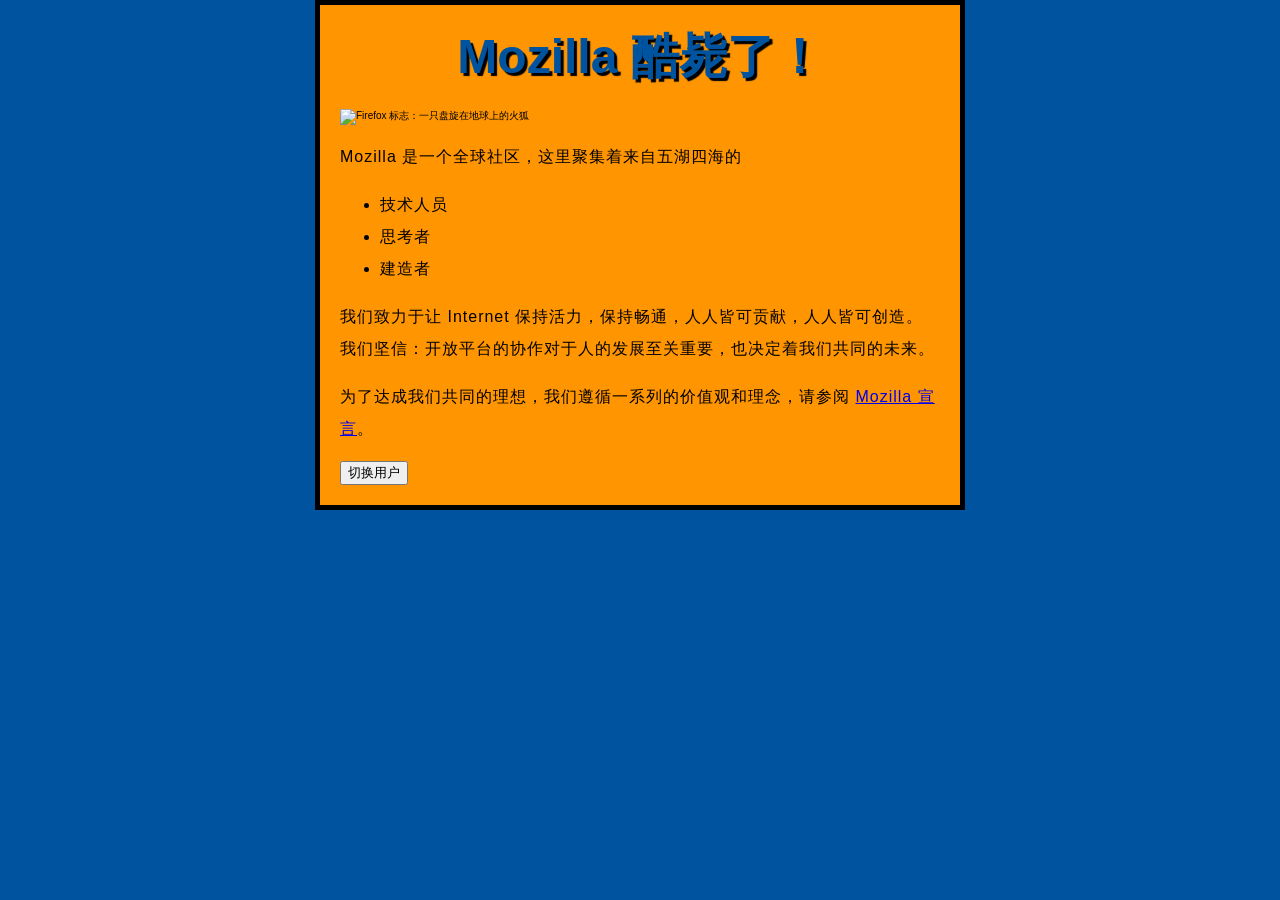
==== index.html @ 43d2c922 "Add files via upload" ====
<!DOCTYPE html>
<html>
  <head>
    <meta charset="utf-8">
    <title>测试页面</title>
    <link href="styles/style.css" rel="stylesheet" type="text/css">
    
  </head>
  <body>
    <h1>Mozilla 酷毙了！</h1>
    <img src="images/firefox-icon.png" alt="Firefox 标志：一只盘旋在地球上的火狐">

    <p>Mozilla 是一个全球社区，这里聚集着来自五湖四海的</p>

    <ul>
      <li>技术人员</li>
      <li>思考者</li>
      <li>建造者</li>
    </ul>

    <p>我们致力于让 Internet 保持活力，保持畅通，人人皆可贡献，人人皆可创造。我们坚信：开放平台的协作对于人的发展至关重要，也决定着我们共同的未来。</p>

    <p>为了达成我们共同的理想，我们遵循一系列的价值观和理念，请参阅 <a href="https://www.mozilla.org/zh-CN/about/manifesto/">Mozilla 宣言</a>。</p>
    <button>切换用户</button>
    <script src="script/main.js"></script>
  </body>
</html>
---- styles/style.css ----
html {
  font-size: 10px;
  font-family: '微软雅黑', sans-serif;
  background-color: #00539F;
}

body {
  width: 600px;
  margin: 0 auto;
  background-color: #FF9500;
  padding: 0 20px 20px 20px;
  border: 5px solid black;
}

h1 {
  font-size: 48px;
  text-align: center;
  margin: 0;
  padding: 20px 0;
  color: #00539F;
  text-shadow: 3px 3px 1px black;
}

p, li {
  font-size: 16px;
  line-height: 2;
  letter-spacing: 1px;
}

img {
  display: block;
  margin: 0 auto;
}
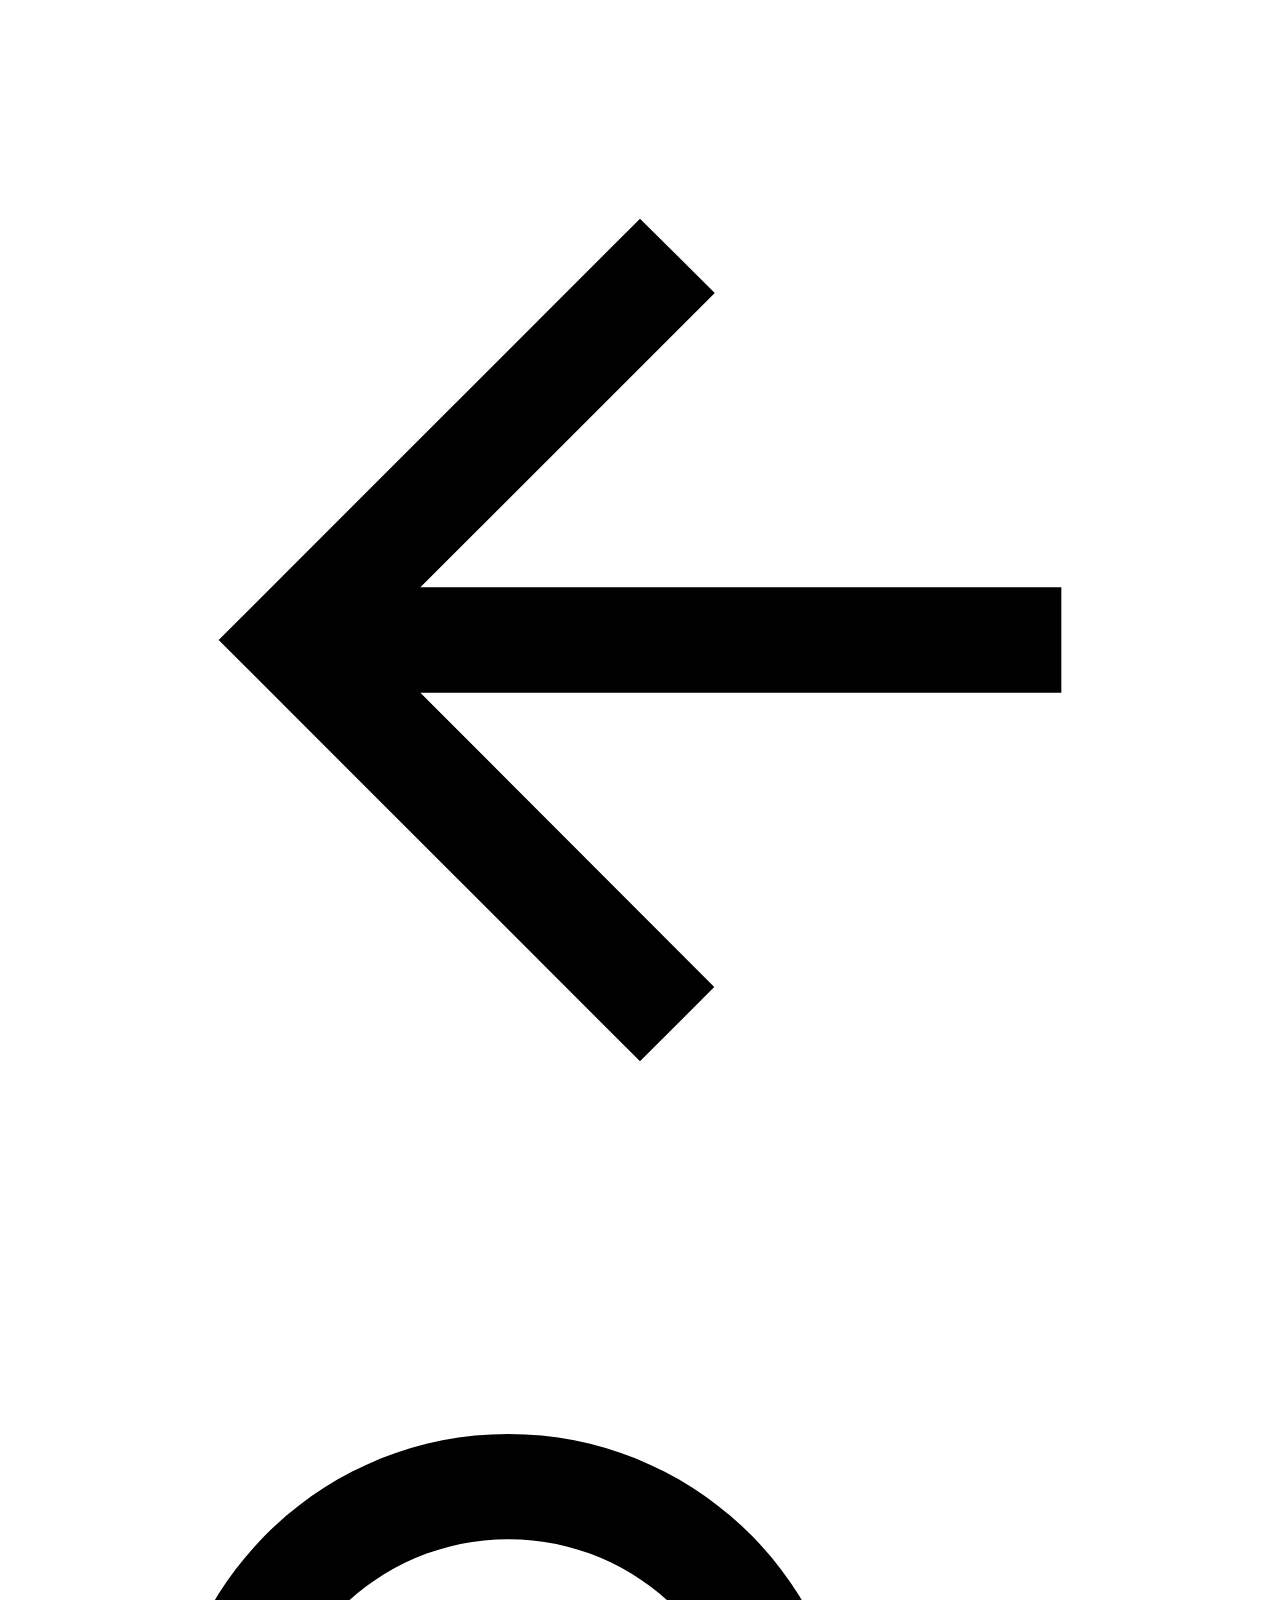
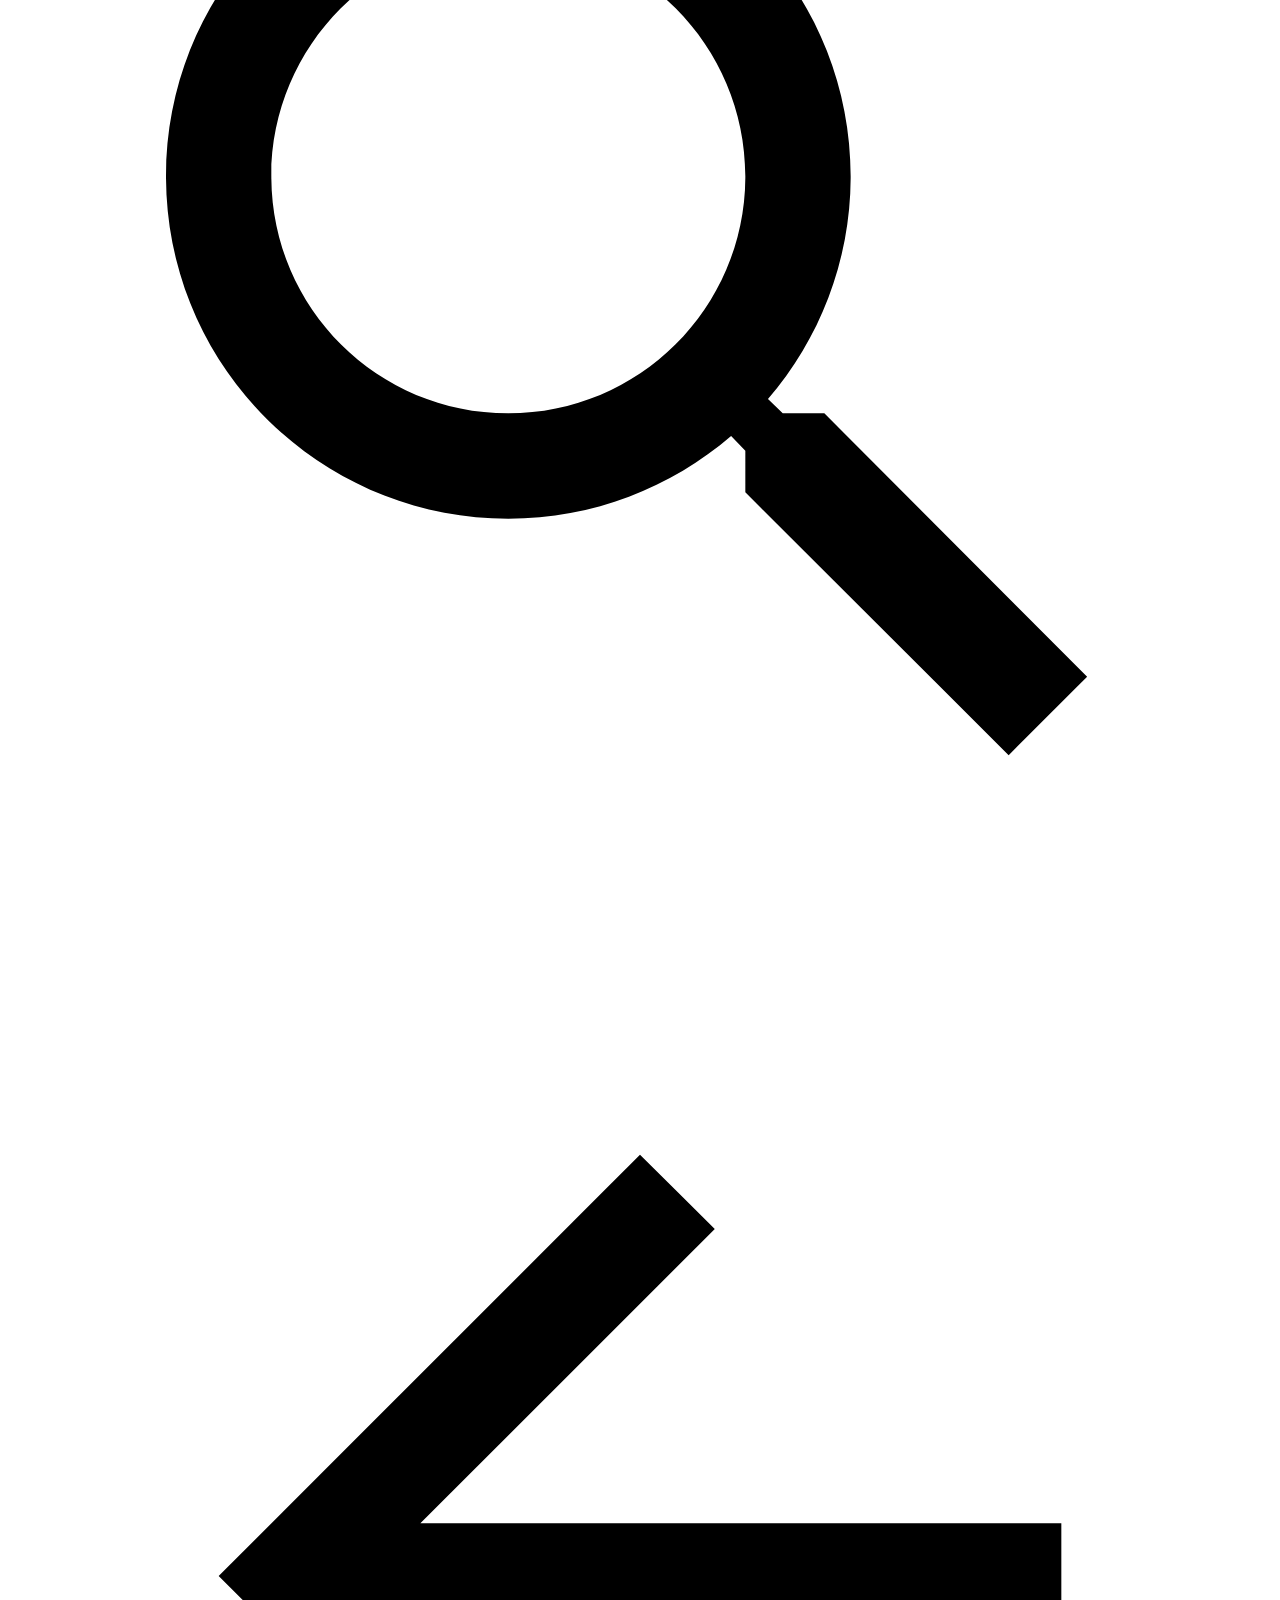
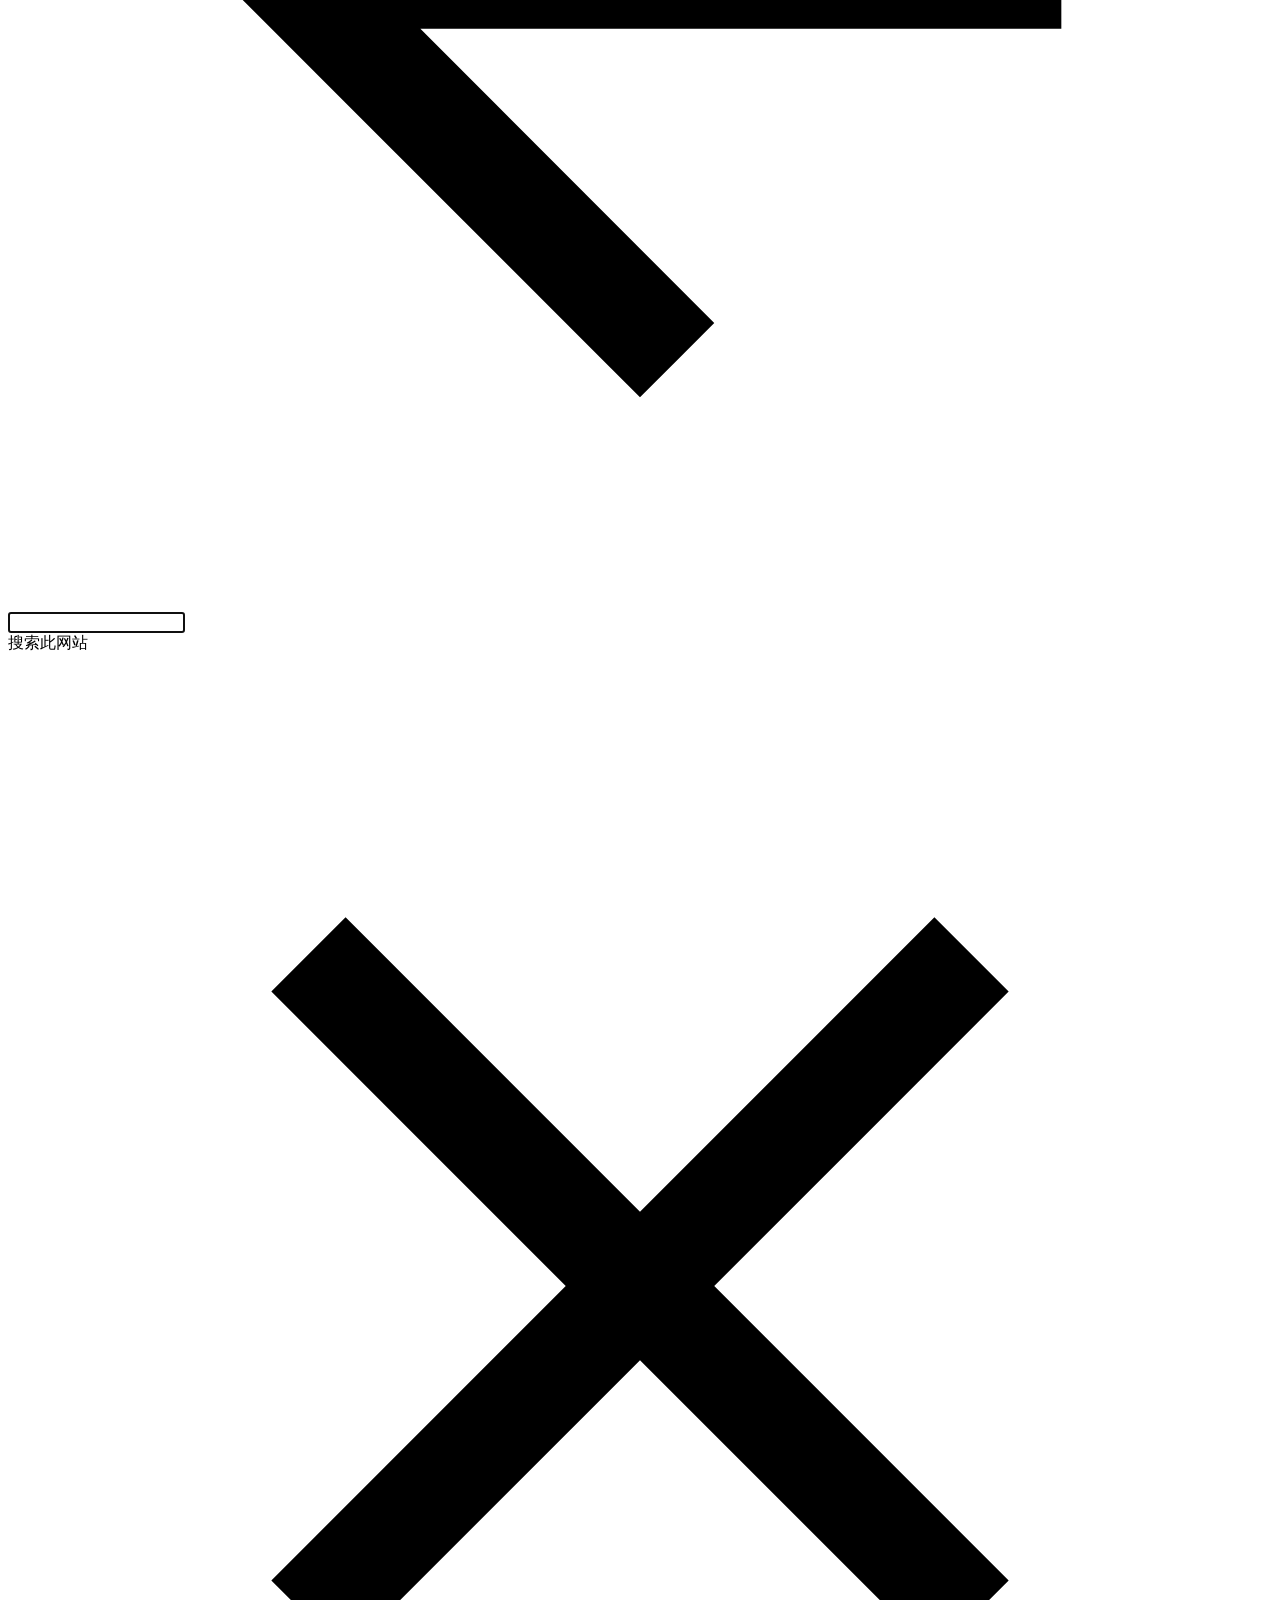
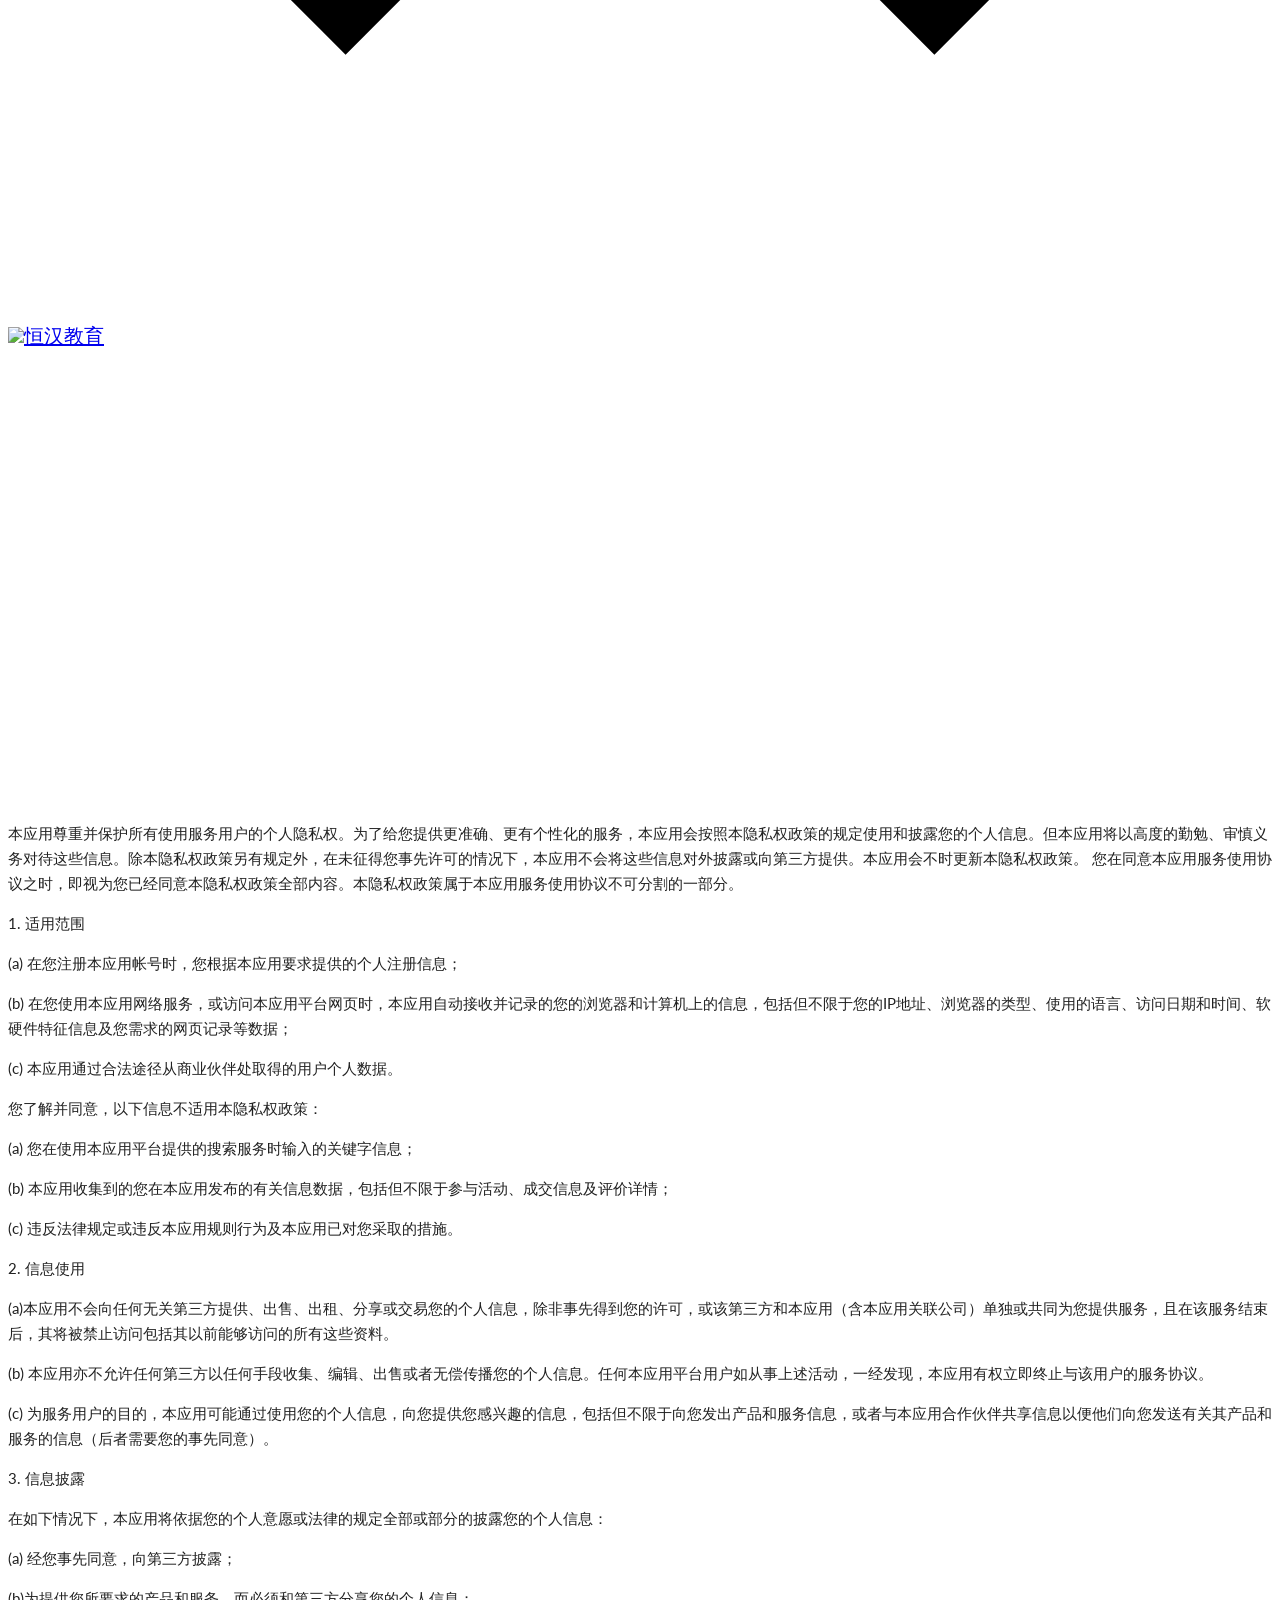
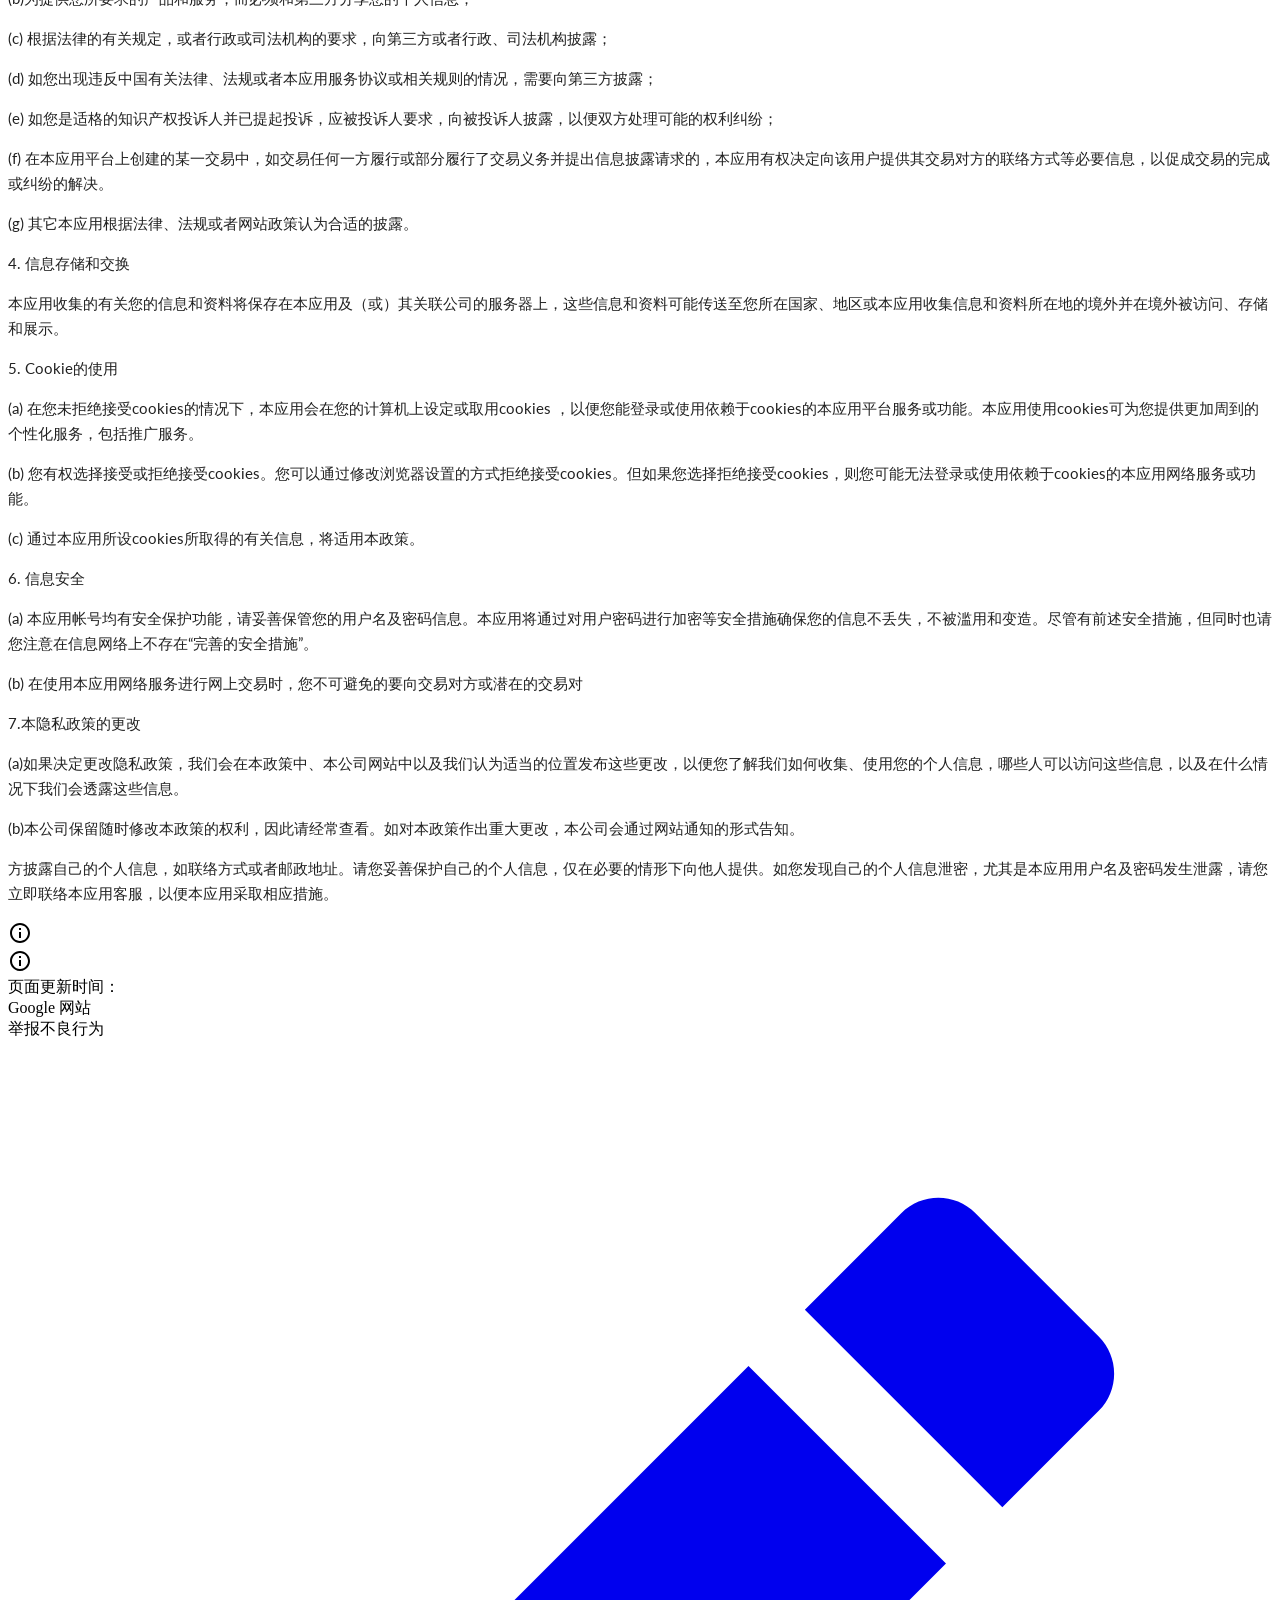
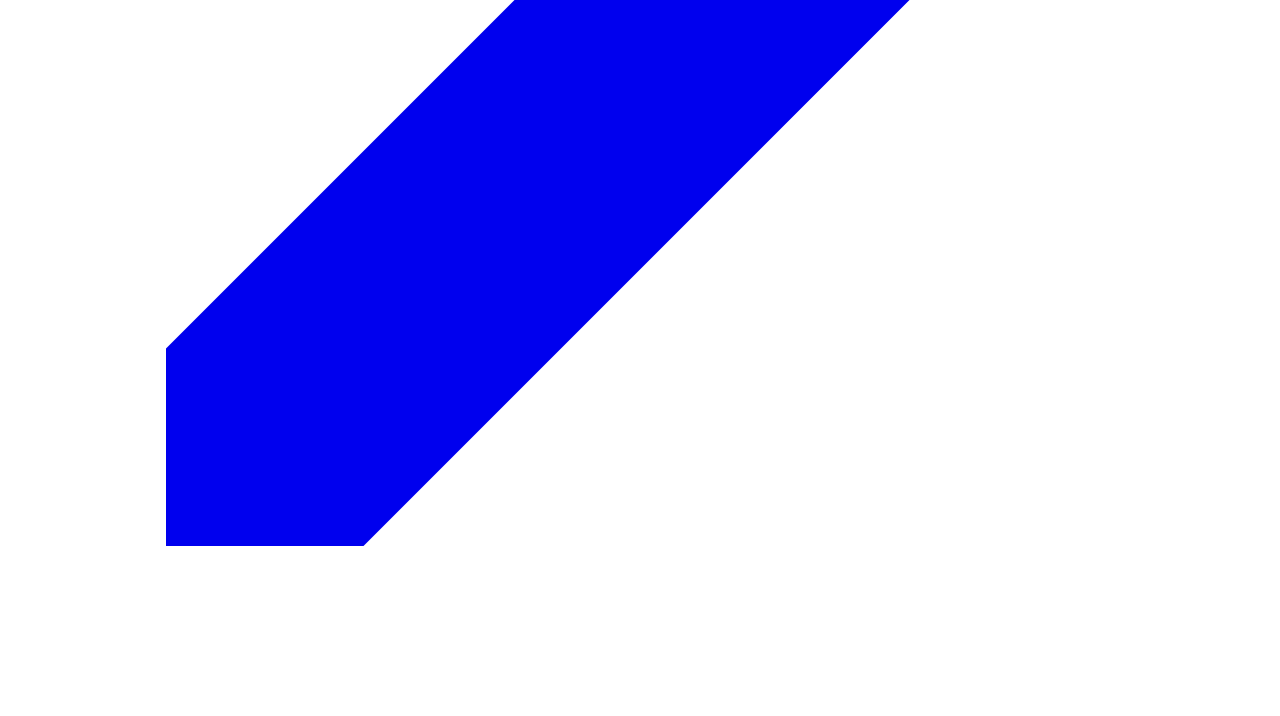
==== commit e16c540a: "Rename yinsi.html to index.html" ====
--- a/index.html
+++ b/index.html
@@ -1,27 +1,39 @@
-<!DOCTYPE html>
-<html>
-  <head>
-    <meta charset="utf-8">
-    <title>测试页面</title>
-    <link href="styles/style.css" rel="stylesheet" type="text/css">
+
+<!DOCTYPE html><html lang="zh-CN" itemscope itemtype="http://schema.org/WebPage"><head><script type="text/javascript" nonce="LXA4Yg3fEjt1Zc9QSKa16g">var DOCS_timing={}; DOCS_timing['sl']=new Date().getTime();</script><script nonce="LXA4Yg3fEjt1Zc9QSKa16g">function _DumpException(e) {throw e;}</script><script nonce="LXA4Yg3fEjt1Zc9QSKa16g">_docs_flag_initialData={"atari-eiitev":false,"docs-sup":"","docs-eea":false,"docs-ecci":false,"docs-idfmp":false,"docs-esi":false,"ilcm":{"eui":"AHKXmL0804wJLZPnzksQFpUwiq_WeC1ZgbLIRxZ1CFrBtH8WOz1seTZa5f2rsBx8BZwgBK6dllxq","je":1,"sstu":1586936000669000,"si":"CMDN56T16egCFZQgTwod0E4Ieg","gsc":null,"ei":[14100946,5709185,5704621,14100170,14101010,14101384,5706836,5706601,14100031,14101058,14100049,14101226,5709872,14100877,14100810,5703022,14101026,5708766,14101074,14101246,5707711,14100064,5710359,14100894,14101218,14101258,14101090,5708878,14100043,14100914,14101234,5710768,5708061,5709817,5710808,14101254,5708950,5700016,5709137,14100246,5705837,5707413,5703839,14100834,5706832,14100854],"crc":0,"cvi":[]},"docs-ccdil":false,"docs-eil":true,"docs-eoi":false,"info_params":{"token":"AHL0AtLN5d7Fs9K4HSKz68EjxhOHbsDJdA:1586936000584"},"docs-enpf":false,"docs-jern":"view"}; _docs_flag_cek= null ;</script><meta charset="UTF-8"><meta name="viewport" content="width=device-width, initial-scale=1, maximum-scale=1.0, user-scalable=no"/><meta http-equiv="X-UA-Compatible" content="IE=edge"/><meta name="referrer" content="origin-when-cross-origin"><link rel="icon" href="https://ssl.gstatic.com/atari/images/favicon_2.ico"/><meta property="og:type" content="website"/><meta property="og:title" content="恒汉教育"/><meta itemprop="url" property="og:url" content=""/><meta itemprop="thumbnailUrl" content="https://ssl.gstatic.com/atari/images/atari-logo.png"/><meta itemprop="image" content="https://ssl.gstatic.com/atari/images/atari-logo.png"/><link href="https://fonts.googleapis.com/css?family=Lato%3A300%2C300italic%2C400%2C400italic%2C700%2C700italic&display=swap" rel="stylesheet" type="text/css"/><link href="https://fonts.googleapis.com/css?family=Google+Sans:400,500|Roboto:300,400,500,700|Source+Code+Pro:400,700&display=swap" rel="stylesheet" type="text/css"><link rel="stylesheet" href="https://www.gstatic.com/_/atari/_/ss/k=atari.vw.avd8S8WmSWM.L.W.O/d=1/ct=zgms/rs=AGEqA5myCpFziLImIelaq4UCQ61q0wot1g"/><title itemprop="name">恒汉教育</title><style jsname="ptDGoc" nonce="LXA4Yg3fEjt1Zc9QSKa16g">.gk8rDe .zfr3Q{color: rgba(0,0,0,1);}.M63kCb{background-color: rgba(255,255,255,1);}.OUGEr{color: rgba(33,33,33,1);}.duRjpb .OUGEr{color: rgba(34,110,147,1);}.JYVBee .OUGEr{color: rgba(34,110,147,1);}.OmQG5e .OUGEr{color: rgba(33,33,33,1);}.iwQgFb{background-color: rgba(0,0,0,0.150000006);}.ySLm4c{font-family: Lato, sans-serif;}.CbiMKe{background-color: rgba(30,108,147,1);}.qeLZfd .zfr3Q{color: rgba(33,33,33,1);}.qeLZfd .qnVSj{color: rgba(33,33,33,1);}.qeLZfd .duRjpb{color: rgba(34,110,147,1);}.qeLZfd .qLrapd{color: rgba(34,110,147,1);}.qeLZfd .JYVBee{color: rgba(34,110,147,1);}.qeLZfd .aHM7ed{color: rgba(34,110,147,1);}.qeLZfd .OmQG5e{color: rgba(33,33,33,1);}.qeLZfd .NHD4Gf{color: rgba(33,33,33,1);}.qeLZfd .aw5Odc{color: rgba(0,101,128,1);}.qeLZfd .dhtgD:hover{color: rgba(0,0,0,1);}.qeLZfd .dhtgD:visited{color: rgba(0,101,128,1);}.qeLZfd .iwQgFb{background-color: rgba(0,0,0,0.150000006);}.qeLZfd .OUGEr{color: rgba(33,33,33,1);}.qeLZfd .duRjpb .OUGEr{color: rgba(34,110,147,1);}.qeLZfd .JYVBee .OUGEr{color: rgba(34,110,147,1);}.qeLZfd .OmQG5e .OUGEr{color: rgba(33,33,33,1);}.qeLZfd:before{background-color: rgba(242,242,242,1); display: block;}.lQAHbd .zfr3Q{color: rgba(255,255,255,1);}.lQAHbd .qnVSj{color: rgba(255,255,255,1);}.lQAHbd .duRjpb{color: rgba(255,255,255,1);}.lQAHbd .qLrapd{color: rgba(255,255,255,1);}.lQAHbd .JYVBee{color: rgba(255,255,255,1);}.lQAHbd .aHM7ed{color: rgba(255,255,255,1);}.lQAHbd .OmQG5e{color: rgba(255,255,255,1);}.lQAHbd .NHD4Gf{color: rgba(255,255,255,1);}.lQAHbd .aw5Odc{color: rgba(255,255,255,1);}.lQAHbd .dhtgD:hover{color: rgba(255,255,255,1);}.lQAHbd .dhtgD:visited{color: rgba(255,255,255,1);}.lQAHbd .iwQgFb{background-color: rgba(255,255,255,0.150000006);}.lQAHbd .OUGEr{color: rgba(255,255,255,1);}.lQAHbd .duRjpb .OUGEr{color: rgba(255,255,255,1);}.lQAHbd .JYVBee .OUGEr{color: rgba(255,255,255,1);}.lQAHbd .OmQG5e .OUGEr{color: rgba(255,255,255,1);}.lQAHbd .CbiMKe{background-color: rgba(255,255,255,1);}.lQAHbd:before{background-color: rgba(30,108,147,1); display: block;}.cJgDec .zfr3Q{color: rgba(255,255,255,1);}.cJgDec .zfr3Q .OUGEr{color: rgba(255,255,255,1);}.cJgDec .qnVSj{color: rgba(255,255,255,1);}.cJgDec .qLrapd{color: rgba(255,255,255,1);}.cJgDec .aHM7ed{color: rgba(255,255,255,1);}.cJgDec .NHD4Gf{color: rgba(255,255,255,1);}.cJgDec .IFuOkc:before{background-color: rgba(33,33,33,1); opacity: 0; display: block;}.O13XJf{height: 340px; padding-bottom: 60px; padding-top: 60px;}.O13XJf .IFuOkc{background-color: rgba(34,110,147,1); background-image: url(https://ssl.gstatic.com/atari/images/simple-header-blended-small.png);}.O13XJf .IFuOkc:before{background-color: rgba(33,33,33,1); opacity: 0.4; display: block;}.O13XJf .zfr3Q{color: rgba(255,255,255,1);}.O13XJf .qnVSj{color: rgba(255,255,255,1);}.O13XJf .duRjpb{color: rgba(255,255,255,1);}.O13XJf .qLrapd{color: rgba(255,255,255,1);}.O13XJf .JYVBee{color: rgba(255,255,255,1);}.O13XJf .aHM7ed{color: rgba(255,255,255,1);}.O13XJf .OmQG5e{color: rgba(255,255,255,1);}.O13XJf .NHD4Gf{color: rgba(255,255,255,1);}.tpmmCb .zfr3Q{color: rgba(33,33,33,1);}.tpmmCb .zfr3Q .OUGEr{color: rgba(33,33,33,1);}.tpmmCb .qnVSj{color: rgba(33,33,33,1);}.tpmmCb .qLrapd{color: rgba(33,33,33,1);}.tpmmCb .aHM7ed{color: rgba(33,33,33,1);}.tpmmCb .NHD4Gf{color: rgba(33,33,33,1);}.tpmmCb .IFuOkc:before{background-color: rgba(255,255,255,1); display: block;}.tpmmCb .Wew9ke{fill: rgba(33,33,33,1);}.aw5Odc{color: rgba(0,101,128,1);}.dhtgD:hover{color: rgba(0,122,147,1);}.dhtgD:active{color: rgba(0,122,147,1);}.dhtgD:visited{color: rgba(0,101,128,1);}.Hnbbrb{color: rgba(178,178,178,1); font-family: Lato, sans-serif; font-size: 17px; font-weight: 300; padding-bottom: 40px; padding-top: 17px;}.Zjiec{color: rgba(255,255,255,1); font-family: Lato, sans-serif; font-size: 26px; font-weight: 300; letter-spacing: 1px; line-height: 1.3; padding-bottom: 62.5px; padding-left: 48px; padding-right: 36px; padding-top: 11.5px;}.XMyrgf{margin-top: 0px; margin-left: 48px; margin-bottom: 24px; margin-right: 24px;}.TlfmSc{color: rgba(255,255,255,1); font-family: Lato, sans-serif; font-size: 20px; font-weight: 300; line-height: 1.333;}.Mz8gvb{color: rgba(255,255,255,1);}.zDUgLc{background-color: rgba(33,33,33,1);}.QTKDff.chg4Jd:focus{background-color: rgba(255,255,255,0.1199999973);}.YTv4We{color: rgba(178,178,178,1);}.YTv4We:hover:before{background-color: rgba(255,255,255,0.1199999973); display: block;}.YTv4We.chg4Jd:focus:before{border-color: rgba(255,255,255,0.3600000143); display: block;}.eWDljc{background-color: rgba(33,33,33,1);}.eWDljc .hDrhEe{padding-left: 8px;}.ZXW7w{color: rgba(255,255,255,1); opacity: 0.26;}.PsKE7e{color: rgba(255,255,255,1); font-family: Lato, sans-serif; font-size: 16px; font-weight: 300;}.lhZOrc{color: rgba(73,170,212,1);}.hDrhEe:hover{color: rgba(73,170,212,1);}.M9vuGd{color: rgba(73,170,212,1); font-weight: 400;}.jgXgSe:hover{color: rgba(73,170,212,1);}.j10yRb:hover{color: rgba(0,188,212,1);}.j10yRb.chg4Jd:focus:before{border-color: rgba(255,255,255,0.3600000143); display: block;}.iWs3gf{color: rgba(255,255,255,1);}.wgxiMe{background-color: rgba(33,33,33,1);}.fOU46b .TlfmSc{color: rgba(255,255,255,1);}.fOU46b .KJll8d{background-color: rgba(255,255,255,1);}.fOU46b .Mz8gvb{color: rgba(255,255,255,1);}.fOU46b .Mz8gvb.chg4Jd:focus:before{border-color: rgba(255,255,255,1); display: block;}.fOU46b .qV4dIc{color: rgba(255,255,255,0.8700000048);}.fOU46b .jgXgSe:hover{color: rgba(255,255,255,1);}.fOU46b .M9vuGd{color: rgba(255,255,255,1);}.fOU46b .iWs3gf{color: rgba(255,255,255,0.8700000048);}.fOU46b .G8QRnc .Mz8gvb{color: rgba(0,0,0,0.8000000119);}.fOU46b .G8QRnc .Mz8gvb.chg4Jd:focus:before{border-color: rgba(0,0,0,0.8000000119); display: block;}.fOU46b .G8QRnc .ZXW7w{color: rgba(0,0,0,0.8000000119);}.fOU46b .G8QRnc .TlfmSc{color: rgba(0,0,0,0.8000000119);}.fOU46b .G8QRnc .KJll8d{background-color: rgba(0,0,0,0.8000000119);}.fOU46b .G8QRnc .qV4dIc{color: rgba(0,0,0,0.6399999857);}.fOU46b .G8QRnc .jgXgSe:hover{color: rgba(0,0,0,0.8199999928);}.fOU46b .G8QRnc .M9vuGd{color: rgba(0,0,0,0.8199999928);}.fOU46b .G8QRnc .iWs3gf{color: rgba(0,0,0,0.6399999857);}.fOU46b .aCIEDd .qV4dIc{color: rgba(33,33,33,1);}.fOU46b .aCIEDd .TlfmSc{color: rgba(33,33,33,1);}.fOU46b .aCIEDd .KJll8d{background-color: rgba(33,33,33,1);}.fOU46b .aCIEDd .ZXW7w{color: rgba(33,33,33,1);}.fOU46b .aCIEDd .jgXgSe:hover{color: rgba(33,33,33,1); opacity: 0.82;}.fOU46b .aCIEDd .Mz8gvb{color: rgba(33,33,33,1);}.fOU46b .aCIEDd .iWs3gf{color: rgba(33,33,33,1);}.fOU46b .a3ETed .qV4dIc{color: rgba(255,255,255,1);}.fOU46b .a3ETed .TlfmSc{color: rgba(255,255,255,1);}.fOU46b .a3ETed .KJll8d{background-color: rgba(255,255,255,1);}.fOU46b .a3ETed .ZXW7w{color: rgba(255,255,255,1);}.fOU46b .a3ETed .jgXgSe:hover{color: rgba(255,255,255,1); opacity: 0.82;}.fOU46b .a3ETed .Mz8gvb{color: rgba(255,255,255,1);}.fOU46b .a3ETed .iWs3gf{color: rgba(255,255,255,1);}@media only screen and (min-width: 1280px){.XeSM4.b2Iqye.fOU46b .LBrwzc .iWs3gf{color: rgba(255,255,255,0.8700000048);}}@media only screen and (min-width: 1280px){.KuNac.b2Iqye.fOU46b .iWs3gf{color: rgba(0,0,0,0.6399999857);}}.fOU46b .zDUgLc{opacity: 0;}.LBrwzc .ZXW7w{color: rgba(0,0,0,1);}.LBrwzc .KJll8d{background-color: rgba(0,0,0,1);}.GBy4H .ZXW7w{color: rgba(255,255,255,1);}.GBy4H .KJll8d{background-color: rgba(255,255,255,1);}.eBSUbc{background-color: rgba(33,33,33,1); color: rgba(0,188,212,0.6999999881);}.BFDQOb:hover{color: rgba(73,170,212,1);}.ImnMyf{background-color: rgba(255,255,255,1); color: rgba(33,33,33,1);}.Vs12Bd{background-color: rgba(242,242,242,1); color: rgba(33,33,33,1);}.S5d9Rd{background-color: rgba(30,108,147,1); color: rgba(255,255,255,1);}.zfr3Q{color: rgba(33,33,33,1); font-family: Lato, sans-serif; font-size: 15px; font-weight: 400; line-height: 1.6667; margin-top: 12px;}.qnVSj{color: rgba(33,33,33,1);}.duRjpb{color: rgba(34,110,147,1); font-family: Lato, sans-serif; font-size: 45px; font-weight: 300; letter-spacing: 0.5px; line-height: 1.2; margin-top: 30px;}.qLrapd{color: rgba(34,110,147,1);}.JYVBee{color: rgba(34,110,147,1); font-family: Lato, sans-serif; font-size: 25px; font-weight: 400; line-height: 1.4; margin-top: 20px;}.aHM7ed{color: rgba(34,110,147,1);}.OmQG5e{color: rgba(33,33,33,1); font-family: Lato, sans-serif; font-size: 20px; font-style: normal; font-weight: 400; line-height: 1.25; margin-top: 16px;}.NHD4Gf{color: rgba(33,33,33,1);}.LB7kq .duRjpb{font-size: 85px; letter-spacing: 2px; line-height: 1; margin-top: 40px;}.LB7kq .JYVBee{font-size: 34px; font-weight: 300; line-height: 1.1; margin-top: 25px;}@media only screen and (max-width: 479px){.LB7kq .duRjpb{font-size: 54px;}}@media only screen and (min-width: 480px) and (max-width: 767px){.LB7kq .duRjpb{font-size: 71px;}}@media only screen and (max-width: 479px){.LB7kq .JYVBee{font-size: 25px;}}@media only screen and (min-width: 480px) and (max-width: 767px){.LB7kq .JYVBee{font-size: 30px;}}.O13XJf{height: 340px; padding-bottom: 60px; padding-top: 60px;}@media only screen and (min-width: 480px) and (max-width: 767px){.O13XJf{height: 280px; padding-bottom: 40px; padding-top: 40px;}}@media only screen and (max-width: 479px){.O13XJf{height: 250px; padding-bottom: 30px; padding-top: 30px;}}.SBrW1{height: 520px;}@media only screen and (min-width: 480px) and (max-width: 767px){.SBrW1{height: 520px;}}@media only screen and (max-width: 479px){.SBrW1{height: 400px;}}.WVklg{height: 100vh;}.Wew9ke{fill: rgba(255,255,255,1);}.gk8rDe{height: 180px; padding-bottom: 32px; padding-top: 60px;}.gk8rDe .duRjpb{color: rgba(34,110,147,1); font-size: 60px; line-height: 1.1;}.gk8rDe .qLrapd{color: rgba(34,110,147,1);}.gk8rDe .JYVBee{color: rgba(34,110,147,1); font-size: 36px; line-height: 1.35; margin-top: 15px;}.gk8rDe .aHM7ed{color: rgba(34,110,147,1);}@media only screen and (max-width: 479px){.gk8rDe .duRjpb{font-size: 40px;}}@media only screen and (min-width: 480px) and (max-width: 767px){.gk8rDe .duRjpb{font-size: 51px;}}@media only screen and (max-width: 479px){.gk8rDe .JYVBee{font-size: 27px;}}@media only screen and (min-width: 480px) and (max-width: 767px){.gk8rDe .JYVBee{font-size: 32px;}}@media only screen and (min-width: 480px) and (max-width: 767px){.gk8rDe{padding-top: 45px;}}@media only screen and (max-width: 479px){.gk8rDe{padding-bottom: 0px; padding-top: 30px;}}.dhtgD{text-decoration: underline;}.JzO0Vc{background-color: rgba(33,33,33,1); font-family: Lato, sans-serif; width: 250px;}@media only screen and (min-width: 1280px){.JzO0Vc{padding-top: 48.5px;}}.Zjiec{font-family: Lato, sans-serif; font-size: 26px; font-weight: 300; letter-spacing: 1px; line-height: 1.3; padding-bottom: 62.5px; padding-left: 48px; padding-right: 36px; padding-top: 11.5px;}.TlfmSc{font-family: Lato, sans-serif; font-size: 20px; font-weight: 300; line-height: 1.333;}.PsKE7e{font-family: Lato, sans-serif; font-size: 16px;}.IKA38e{line-height: 1.21;}.hDrhEe{padding-bottom: 11.5px; padding-top: 11.5px;}.zDUgLc{opacity: 1;}.QmpIrf{background-color: rgba(30,108,147,1); border-color: rgba(255,255,255,1); color: rgba(255,255,255,1); font-family: Lato, sans-serif; font-size: 15px; line-height: normal;}.xkUom{border-color: rgba(30,108,147,1); color: rgba(30,108,147,1); font-family: Lato, sans-serif; font-size: 15px; line-height: normal;}.xkUom:hover{background-color: rgba(30,108,147,0.1000000015);}.KjwKmc{color: rgba(30,108,147,1); font-family: Lato, sans-serif; font-size: 15px; line-height: normal; line-height: normal;}.KjwKmc:hover{background-color: rgba(30,108,147,0.1000000015);}.lQAHbd .QmpIrf{background-color: rgba(255,255,255,1); border-color: rgba(34,110,147,1); color: rgba(34,110,147,1); font-family: Lato, sans-serif; font-size: 15px; line-height: normal;}.lQAHbd .xkUom{border-color: rgba(242,242,242,1); color: rgba(242,242,242,1); font-family: Lato, sans-serif; font-size: 15px; line-height: normal;}.lQAHbd .xkUom:hover{background-color: rgba(255,255,255,0.1000000015);}.lQAHbd .KjwKmc{color: rgba(242,242,242,1); font-family: Lato, sans-serif; font-size: 15px; line-height: normal;}.lQAHbd .KjwKmc:hover{background-color: rgba(255,255,255,0.1000000015);}.cJgDec .QmpIrf{background-color: rgba(255,255,255,1); border-color: rgba(34,110,147,1); color: rgba(34,110,147,1); font-family: Lato, sans-serif; font-size: 15px; line-height: normal;}.cJgDec .xkUom{border-color: rgba(242,242,242,1); color: rgba(242,242,242,1); font-family: Lato, sans-serif; font-size: 15px; line-height: normal;}.cJgDec .xkUom:hover{background-color: rgba(255,255,255,0.1000000015);}.cJgDec .KjwKmc{color: rgba(242,242,242,1); font-family: Lato, sans-serif; font-size: 15px; line-height: normal;}.cJgDec .KjwKmc:hover{background-color: rgba(255,255,255,0.1000000015);}.tpmmCb .QmpIrf{background-color: rgba(255,255,255,1); border-color: rgba(34,110,147,1); color: rgba(34,110,147,1); font-family: Lato, sans-serif; font-size: 15px; line-height: normal;}.tpmmCb .xkUom{border-color: rgba(30,108,147,1); color: rgba(30,108,147,1); font-family: Lato, sans-serif; font-size: 15px; line-height: normal;}.tpmmCb .xkUom:hover{background-color: rgba(30,108,147,0.1000000015);}.tpmmCb .KjwKmc{color: rgba(30,108,147,1); font-family: Lato, sans-serif; font-size: 15px; line-height: normal;}.tpmmCb .KjwKmc:hover{background-color: rgba(30,108,147,0.1000000015);}.gk8rDe .QmpIrf{background-color: rgba(30,108,147,1); border-color: rgba(255,255,255,1); color: rgba(255,255,255,1); font-family: Lato, sans-serif; font-size: 15px; line-height: normal;}.gk8rDe .xkUom{border-color: rgba(30,108,147,1); color: rgba(30,108,147,1); font-family: Lato, sans-serif; font-size: 15px; line-height: normal;}.gk8rDe .xkUom:hover{background-color: rgba(30,108,147,0.1000000015);}.gk8rDe .KjwKmc{color: rgba(30,108,147,1); font-family: Lato, sans-serif; font-size: 15px; line-height: normal;}.gk8rDe .KjwKmc:hover{background-color: rgba(30,108,147,0.1000000015);}.O13XJf .QmpIrf{background-color: rgba(255,255,255,1); border-color: rgba(34,110,147,1); color: rgba(34,110,147,1); font-family: Lato, sans-serif; font-size: 15px; line-height: normal;}.O13XJf .xkUom{border-color: rgba(242,242,242,1); color: rgba(242,242,242,1); font-family: Lato, sans-serif; font-size: 15px; line-height: normal;}.O13XJf .xkUom:hover{background-color: rgba(255,255,255,0.1000000015);}.O13XJf .KjwKmc{color: rgba(242,242,242,1); font-family: Lato, sans-serif; font-size: 15px; line-height: normal;}.O13XJf .KjwKmc:hover{background-color: rgba(255,255,255,0.1000000015);}.Y4CpGd{font-family: Lato, sans-serif; font-size: 15px;}.CMArNe{background-color: rgba(242,242,242,1);}.LBrwzc .TlfmSc{color: rgba(0,0,0,0.8000000119);}.LBrwzc .Hnbbrb{color: rgba(0,0,0,0.6399999857);}.LBrwzc .YTv4We{color: rgba(0,0,0,0.6399999857);}.LBrwzc .YTv4We.chg4Jd:focus:before{border-color: rgba(0,0,0,0.6399999857); display: block;}.LBrwzc .Mz8gvb{color: rgba(0,0,0,0.6399999857);}.LBrwzc .iWs3gf{color: rgba(0,0,0,0.6399999857);}.LBrwzc .wgxiMe{background-color: rgba(255,255,255,1);}.LBrwzc .qV4dIc{color: rgba(0,0,0,0.6399999857);}.LBrwzc .M9vuGd{color: rgba(0,0,0,0.8000000119);}.LBrwzc .Zjiec{color: rgba(0,0,0,0.8000000119);}.LBrwzc .IKA38e{color: rgba(0,0,0,0.6399999857);}.LBrwzc .lhZOrc.IKA38e{color: rgba(0,0,0,0.8000000119);}.LBrwzc .j10yRb:hover{color: rgba(0,0,0,0.8000000119);}.LBrwzc .eBSUbc{color: rgba(0,0,0,0.8000000119);}.LBrwzc .hDrhEe:hover{color: rgba(0,0,0,0.8000000119);}.LBrwzc .jgXgSe:hover{color: rgba(0,0,0,0.8000000119);}.LBrwzc .M9vuGd:hover{color: rgba(0,0,0,0.8000000119);}.LBrwzc .zDUgLc{border-bottom-color: rgba(204,204,204,1); border-bottom-width: 1px; border-bottom-style: solid;}.fOU46b .LBrwzc .M9vuGd{color: rgba(0,0,0,0.8000000119);}.fOU46b .LBrwzc .jgXgSe:hover{color: rgba(0,0,0,0.8000000119);}.fOU46b .LBrwzc .zDUgLc{opacity: 1; border-bottom-style: none;}.fOU46b .LBrwzc .iWs3gf{color: rgba(0,0,0,0.6399999857);}.fOU46b .GBy4H .M9vuGd{color: rgba(255,255,255,1);}.fOU46b .GBy4H .jgXgSe:hover{color: rgba(255,255,255,1);}.fOU46b .GBy4H .zDUgLc{opacity: 1;}.fOU46b .GBy4H .iWs3gf{color: rgba(255,255,255,0.8700000048);}.XeSM4.G9Qloe.fOU46b .LBrwzc .iWs3gf{color: rgba(0,0,0,0.6399999857);}.GBy4H .lhZOrc.IKA38e{color: rgba(255,255,255,1);}.GBy4H .eBSUbc{color: rgba(255,255,255,0.8700000048);}.GBy4H .hDrhEe:hover{color: rgba(255,255,255,1);}.GBy4H .j10yRb:hover{color: rgba(255,255,255,1);}.GBy4H .YTv4We{color: rgba(255,255,255,1);}.GBy4H .YTv4We.chg4Jd:focus:before{border-color: rgba(255,255,255,1); display: block;}.GBy4H .iWs3gf{color: rgba(255,255,255,0.8700000048);}.GBy4H .jgXgSe:hover{color: rgba(255,255,255,1);}.GBy4H .jgXgSe:hover{color: rgba(255,255,255,1);}.GBy4H .M9vuGd{color: rgba(255,255,255,1);}.GBy4H .M9vuGd:hover{color: rgba(255,255,255,1);}.QcmuFb{padding-left: 20px;}.vDPrib{padding-left: 40px;}.TBDXjd{padding-left: 60px;}.bYeK8e{padding-left: 80px;}.CuqSDe{padding-left: 100px;}.Havqpe{padding-left: 120px;}.JvDrRe{padding-left: 140px;}.o5lrIf{padding-left: 160px;}.yOJW7c{padding-left: 180px;}.rB8cye{padding-left: 200px;}.RuayVd{padding-right: 20px;}.YzcKX{padding-right: 40px;}.reTV0b{padding-right: 60px;}.vSYeUc{padding-right: 80px;}.PxtZIe{padding-right: 100px;}.ahQMed{padding-right: 120px;}.rzhcXb{padding-right: 140px;}.PBhj0b{padding-right: 160px;}.TlN46c{padding-right: 180px;}.GEdNnc{padding-right: 200px;}.TMjjoe{font-family: Lato, sans-serif; font-size: 12px; line-height: 1.2; margin-top: 0px;}@media only screen and (min-width: 1280px){.yxgWrb{margin-left: 250px;}}@media only screen and (max-width: 479px){.Hnbbrb{font-size: 16px;}}@media only screen and (min-width: 480px) and (max-width: 767px){.Hnbbrb{font-size: 17px;}}@media only screen and (max-width: 479px){.Zjiec{font-size: 21px;}}@media only screen and (min-width: 480px) and (max-width: 767px){.Zjiec{font-size: 24px;}}@media only screen and (max-width: 479px){.TlfmSc{font-size: 18px;}}@media only screen and (min-width: 480px) and (max-width: 767px){.TlfmSc{font-size: 19px;}}@media only screen and (max-width: 479px){.PsKE7e{font-size: 16px;}}@media only screen and (min-width: 480px) and (max-width: 767px){.PsKE7e{font-size: 16px;}}@media only screen and (max-width: 479px){.duRjpb{font-size: 32px;}}@media only screen and (min-width: 480px) and (max-width: 767px){.duRjpb{font-size: 39px;}}@media only screen and (max-width: 479px){.JYVBee{font-size: 21px;}}@media only screen and (min-width: 480px) and (max-width: 767px){.JYVBee{font-size: 23px;}}@media only screen and (max-width: 479px){.OmQG5e{font-size: 18px;}}@media only screen and (min-width: 480px) and (max-width: 767px){.OmQG5e{font-size: 19px;}}@media only screen and (max-width: 479px){.Zjiec{font-size: 21px;}}@media only screen and (min-width: 480px) and (max-width: 767px){.Zjiec{font-size: 24px;}}@media only screen and (max-width: 479px){.TlfmSc{font-size: 18px;}}@media only screen and (min-width: 480px) and (max-width: 767px){.TlfmSc{font-size: 19px;}}@media only screen and (max-width: 479px){.PsKE7e{font-size: 16px;}}@media only screen and (min-width: 480px) and (max-width: 767px){.PsKE7e{font-size: 16px;}}@media only screen and (max-width: 479px){.TMjjoe{font-size: 12px;}}@media only screen and (min-width: 480px) and (max-width: 767px){.TMjjoe{font-size: 12px;}}</style><script type="text/javascript" nonce="LXA4Yg3fEjt1Zc9QSKa16g">_at_config = [null,null,"897606708560-a63d8ia0t9dhtpdt4i3djab2m42see7o.apps.googleusercontent.com",null,null,"v2",null,null,null,null,null,null,null,"https://content.googleapis.com","SITES_%s",null,null,null,null,null,0,null,null,null,["AHKXmL0804wJLZPnzksQFpUwiq_WeC1ZgbLIRxZ1CFrBtH8WOz1seTZa5f2rsBx8BZwgBK6dllxq",1,"CMDN56T16egCFZQgTwod0E4Ieg",1586936000669000,[14100946,5709185,5704621,14100170,14101010,14101384,5706836,5706601,14100031,14101058,14100049,14101226,5709872,14100877,14100810,5703022,14101026,5708766,14101074,14101246,5707711,14100064,5710359,14100894,14101218,14101258,14101090,5708878,14100043,14100914,14101234,5710768,5708061,5709817,5710808,14101254,5708950,5700016,5709137,14100246,5705837,5707413,5703839,14100834,5706832,14100854]
+    ]
+    ,"AHL0AtLN5d7Fs9K4HSKz68EjxhOHbsDJdA:1586936000584","106704716403718690594",null,null,0,null,null,null,null,null,null,null,null,null,"https://drive.google.com",null,null,null,null,null,null,1,1,null,0,1,null,null,null,null,null,null,null,null,null,null,null,null,1,null,null,null,null,null,null,null,null,null,null,null,null,null,null,null,null,null,null,null,null,null,null,null,null,null,null,null,null,null,null,null,null,0,"v2internal","https://docs.google.com",null,null,null,null,null,null,"",null,null,null,null,null,0,null,null,null,null,null,null,null,null,null,null,null,null,null,null,null,null,null,null,null,null,null,1,"",null,null,"/_/sharing/share",null,null,null,null,null,null,null,null,null,5,null,null,"https://accounts.google.com/o/oauth2/auth","https://accounts.google.com/o/oauth2/postmessageRelay",null,null,null,null,78,"",1,null,null,null,null,null,null,null,null,"Chrome",81,null,null,null,null,null,[]
+    ,null,null,null,null,null,null,null,null,null,null,null,null,null,null,null,null,null,0,null,null,null,null,null,null,0,null,null,null,null,null,null,null,null,null,null,null,"https://www.gstatic.com/atari/embeds/913211048dfa67f4be7864f4505a4b63/intermediate-frame-minified.html",0,null,"v2beta",null,null,null,null,null,null,4,"https://accounts.google.com/o/oauth2/iframe",null,null,null,null,null,null,"https://304764821-atari-embeds.googleusercontent.com/embeds/16cb204cf3a9d4d223a0a3fd8b0eec5d/inner-frame-minified.html",null,null,null,null,null,null,null,null,null,null,null,null,null,null,null,null,null,null,null,null,null,null,null,null,null,null,null,null,null,null,null,null,null,null,null,null,null,null,null,null,null,null,null,null,null,null,null,null,null,null,null,null,null,null,null,null,null,null,null,null,null,null,null,null,null,null,0,null,null,null,null,null,null,null,null,null,null,null,null,null,null,null,0,null,1000,null,"",null,null,null,null,null,1,null,1,null,null,null,"https://ssl.gstatic.com/docs/common/cleardot.gif",null,null,null,null,null,null,null,null,null,null,null,null,0,null,null,null,null,null,null,0,null,null,0,null,null,null,null,null,null,0,null,"",null,1,1,null,0,0,null,null,null,0,null,0,null,null,null,null,null,null,null,null,null,null,0,null,null,null,1,1,null,null,1,1,null,null,null,null,0,0,0,0,null,[1586936000680,"atari_2020.15-Tue-0300_RC07","305926414","0",0]
+    ,null,0,0,0,1]
+    ; window.globals = {"enableAnalytics":true,"webPropertyId":"","showDebug":false,"hashedSiteId":"b06587a9fdb91da0eba0a9d6a481062d9357d4c0ba34ffd3f50cab797ab88e68","normalizedPath":"view/hhjy/首页","pageTitle":"首页"}; function gapiLoaded() {if (globals.gapiLoaded == undefined) {globals.gapiLoaded = true;} else {globals.gapiLoaded();}}window.messages = []; window.addEventListener && window.addEventListener('message', function(e) {if (window.messages && e.data && e.data.magic == 'SHIC') {window.messages.push(e);}});</script><script src="https://apis.google.com/js/client.js?onload=gapiLoaded" nonce="LXA4Yg3fEjt1Zc9QSKa16g"></script><script type="text/javascript" nonce="LXA4Yg3fEjt1Zc9QSKa16g">(function(){/*
     
-  </head>
-  <body>
-    <h1>Mozilla 酷毙了！</h1>
-    <img src="images/firefox-icon.png" alt="Firefox 标志：一只盘旋在地球上的火狐">
-
-    <p>Mozilla 是一个全球社区，这里聚集着来自五湖四海的</p>
-
-    <ul>
-      <li>技术人员</li>
-      <li>思考者</li>
-      <li>建造者</li>
-    </ul>
-
-    <p>我们致力于让 Internet 保持活力，保持畅通，人人皆可贡献，人人皆可创造。我们坚信：开放平台的协作对于人的发展至关重要，也决定着我们共同的未来。</p>
-
-    <p>为了达成我们共同的理想，我们遵循一系列的价值观和理念，请参阅 <a href="https://www.mozilla.org/zh-CN/about/manifesto/">Mozilla 宣言</a>。</p>
-    <button>切换用户</button>
-    <script src="script/main.js"></script>
-  </body>
-</html>+     Copyright The Closure Library Authors.
+     SPDX-License-Identifier: Apache-2.0
+    */
+    /*
+    
+     Copyright 2011 Google LLC.
+     SPDX-License-Identifier: Apache-2.0
+    */
+    /*
+    
+     Copyright 2013 Google LLC.
+     SPDX-License-Identifier: Apache-2.0
+    */
+    /*
+    
+     Copyright 2020 Google LLC.
+     SPDX-License-Identifier: Apache-2.0
+    */
+    /*
+    
+     Copyright 2005 Google LLC.
+     SPDX-License-Identifier: Apache-2.0
+    */
+    var b=function(){this.c=""};b.prototype.toString=function(){return"SafeScript{"+this.c+"}"};b.prototype.a=function(a){this.c=a};(new b).a("");var c=function(){this.g=""};c.prototype.toString=function(){return"SafeStyle{"+this.g+"}"};c.prototype.a=function(a){this.g=a};(new c).a("");var d=function(){this.f=""};d.prototype.toString=function(){return"SafeStyleSheet{"+this.f+"}"};d.prototype.a=function(a){this.f=a};(new d).a("");var e=function(){this.b=""};e.prototype.toString=function(){return"SafeHtml{"+this.b+"}"};e.prototype.a=function(a){this.b=a};(new e).a("<!DOCTYPE html>");(new e).a("");(new e).a("<br>");}).call(this);
+    </script></head><body dir="ltr" itemscope itemtype="http://schema.org/WebPage" id="yDmH0d" css="yDmH0d"><div jscontroller="pc62j" jsmodel="iTeaXe" jsaction="rcuQ6b:WYd;GvneHb:og1FDd;vbaUQc:uAM5ec;YBArc:dj7Cne;"><div jscontroller="X4BaPc" jsaction="rcuQ6b:WYd;o6xM5b:Pg9eo;HuL2Hd:mHeCvf;VMhF5:FFYy5e;sk3Qmb:HI1Mdd;"><div jscontroller="o1L5Wb" data-sitename="hhjy" data-universe="1" jsmodel="fNFZH" jsaction="Pe9H6d:cZFEp;WMZaJ:VsGN3;hJluRd:UADL7b;zuqEgd:HI9w0;tr6QDd:Y8aXB;MxH79b:xDkBfb;JIbuQc:SPXMTb(uxAMZ);" jsname="G0jgYd"><div jsname="gYwusb" class="p9b27"></div><div jscontroller="RrXLpc" jsname="XeeWQc" role="banner" jsaction="keydown:uiKYid(OH0EC);rcuQ6b:WYd;zuqEgd:ufqpf;JIbuQc:XfTnxb(lfEfFf),AlTiYc(GeGHKb),AlTiYc(m1xNUe),zZlNMe(pZn8Oc);YqO5N:ELcyfe;"><div jsname="bF1uUb" class="BuY5Fd" jsaction="click:xVuwSc;"></div><div jsname="MVsrn" class="TbNlJb "><div role="button" class="U26fgb mUbCce fKz7Od h3nfre" jscontroller="VXdfxd" jsaction="click:cOuCgd; mousedown:UX7yZ; mouseup:lbsD7e; mouseenter:tfO1Yc; mouseleave:JywGue; focus:AHmuwe; blur:O22p3e; contextmenu:mg9Pef;touchstart:p6p2H; touchmove:FwuNnf; touchend:yfqBxc(preventMouseEvents=true|preventDefault=true); touchcancel:JMtRjd;" jsshadow jsname="GeGHKb" aria-label="返回网站" aria-disabled="false" tabindex="0" data-tooltip="返回网站"   data-tooltip-vertical-offset="-12" data-tooltip-horizontal-offset="0"><div class="VTBa7b MbhUzd" jsname="ksKsZd"></div><span jsslot class="xjKiLb"><span class="Ce1Y1c" style="top: -12px"><svg class="V4YR2c" viewBox="0 0 24 24" focusable="false"><path d="M0 0h24v24H0z" fill="none"/><path d="M20 11H7.83l5.59-5.59L12 4l-8 8 8 8 1.41-1.41L7.83 13H20v-2z"/></svg></span></span></div><div class="E2UJ5" jsname="M6JdT"><div class="rFrNMe b7AJhc zKHdkd" jscontroller="pxq3x" jsaction="clickonly:KjsqPd; focus:Jt1EX; blur:fpfTEe; input:Lg5SV" jsshadow jsname="OH0EC" aria-expanded="true"><div class="aCsJod oJeWuf"><div class="aXBtI I0VJ4d Wic03c"><span jsslot class="A37UZe qgcB3c iHd5yb"><div role="button" class="U26fgb mUbCce fKz7Od i3PoXe" jscontroller="VXdfxd" jsaction="click:cOuCgd; mousedown:UX7yZ; mouseup:lbsD7e; mouseenter:tfO1Yc; mouseleave:JywGue; focus:AHmuwe; blur:O22p3e; contextmenu:mg9Pef;touchstart:p6p2H; touchmove:FwuNnf; touchend:yfqBxc(preventMouseEvents=true|preventDefault=true); touchcancel:JMtRjd;" jsshadow jsname="lfEfFf" aria-label="搜索" aria-disabled="false" tabindex="0" data-tooltip="搜索"   data-tooltip-vertical-offset="-12" data-tooltip-horizontal-offset="0"><div class="VTBa7b MbhUzd" jsname="ksKsZd"></div><span jsslot class="xjKiLb"><span class="Ce1Y1c" style="top: -12px"><svg class="HSFYNb" viewBox="0 0 24 24" focusable="false"><path d="M15.5 14h-.79l-.28-.27C15.41 12.59 16 11.11 16 9.5 16 5.91 13.09 3 9.5 3S3 5.91 3 9.5 5.91 16 9.5 16c1.61 0 3.09-.59 4.23-1.57l.27.28v.79l5 4.99L20.49 19l-4.99-5zm-6 0C7.01 14 5 11.99 5 9.5S7.01 5 9.5 5 14 7.01 14 9.5 11.99 14 9.5 14z"/><path d="M0 0h24v24H0z" fill="none"/></svg></span></span></div><div class="EmVfjc SKShhf" data-loadingmessage="正在加载..." jscontroller="qAKInc" jsaction="animationend:kWijWc;dyRcpb:dyRcpb" jsname="aZ2wEe"><div class="Cg7hO" aria-live="assertive" jsname="vyyg5"></div><div jsname="Hxlbvc" class="xu46lf"><div class="ir3uv uWlRce co39ub"><div class="xq3j6 ERcjC"><div class="X6jHbb GOJTSe"></div></div><div class="HBnAAc"><div class="X6jHbb GOJTSe"></div></div><div class="xq3j6 dj3yTd"><div class="X6jHbb GOJTSe"></div></div></div><div class="ir3uv GFoASc Cn087"><div class="xq3j6 ERcjC"><div class="X6jHbb GOJTSe"></div></div><div class="HBnAAc"><div class="X6jHbb GOJTSe"></div></div><div class="xq3j6 dj3yTd"><div class="X6jHbb GOJTSe"></div></div></div><div class="ir3uv WpeOqd hfsr6b"><div class="xq3j6 ERcjC"><div class="X6jHbb GOJTSe"></div></div><div class="HBnAAc"><div class="X6jHbb GOJTSe"></div></div><div class="xq3j6 dj3yTd"><div class="X6jHbb GOJTSe"></div></div></div><div class="ir3uv rHV3jf EjXFBf"><div class="xq3j6 ERcjC"><div class="X6jHbb GOJTSe"></div></div><div class="HBnAAc"><div class="X6jHbb GOJTSe"></div></div><div class="xq3j6 dj3yTd"><div class="X6jHbb GOJTSe"></div></div></div></div></div><div role="button" class="U26fgb mUbCce fKz7Od JyJRXe" jscontroller="VXdfxd" jsaction="click:cOuCgd; mousedown:UX7yZ; mouseup:lbsD7e; mouseenter:tfO1Yc; mouseleave:JywGue; focus:AHmuwe; blur:O22p3e; contextmenu:mg9Pef;touchstart:p6p2H; touchmove:FwuNnf; touchend:yfqBxc(preventMouseEvents=true|preventDefault=true); touchcancel:JMtRjd;" jsshadow jsname="m1xNUe" aria-label="返回网站" aria-disabled="false" tabindex="0" data-tooltip="返回网站"   data-tooltip-vertical-offset="-12" data-tooltip-horizontal-offset="0"><div class="VTBa7b MbhUzd" jsname="ksKsZd"></div><span jsslot class="xjKiLb"><span class="Ce1Y1c" style="top: -12px"><svg class="V4YR2c" viewBox="0 0 24 24" focusable="false"><path d="M0 0h24v24H0z" fill="none"/><path d="M20 11H7.83l5.59-5.59L12 4l-8 8 8 8 1.41-1.41L7.83 13H20v-2z"/></svg></span></span></div></span><div class="Xb9hP"><input type="search" class="whsOnd zHQkBf" jsname="YPqjbf" autocomplete="off" tabindex="0" aria-label="搜索此网站" value="" autofocus role="combobox"  data-initial-value=""/><div jsname="LwH6nd" class="ndJi5d snByac" aria-hidden="true">搜索此网站</div></div><span jsslot class="A37UZe sxyYjd MQL3Ob"><div role="button" class="U26fgb mUbCce fKz7Od Kk06A" jscontroller="VXdfxd" jsaction="click:cOuCgd; mousedown:UX7yZ; mouseup:lbsD7e; mouseenter:tfO1Yc; mouseleave:JywGue; focus:AHmuwe; blur:O22p3e; contextmenu:mg9Pef;touchstart:p6p2H; touchmove:FwuNnf; touchend:yfqBxc(preventMouseEvents=true|preventDefault=true); touchcancel:JMtRjd;" jsshadow jsname="pZn8Oc" aria-label="清除搜索" aria-disabled="false" tabindex="0" data-tooltip="清除搜索"   data-tooltip-vertical-offset="-12" data-tooltip-horizontal-offset="0"><div class="VTBa7b MbhUzd" jsname="ksKsZd"></div><span jsslot class="xjKiLb"><span class="Ce1Y1c" style="top: -12px"><svg class="fAUEUd" viewBox="0 0 24 24" focusable="false"><path d="M19 6.41L17.59 5 12 10.59 6.41 5 5 6.41 10.59 12 5 17.59 6.41 19 12 13.41 17.59 19 19 17.59 13.41 12z"></path><path d="M0 0h24v24H0z" fill="none"></path></svg></span></span></div></span><div class="i9lrp mIZh1c"></div><div jsname="XmnwAc" class="OabDMe cXrdqd"></div></div></div><div class="LXRPh"><div jsname="ty6ygf" class="ovnfwe Is7Fhb"></div></div></div></div></div></div></div><div jsname="tiN4bf"><div class="M63kCb"></div><div class="fktJzd AKpWA fOU46b yMcSQd Ly6Unf G9Qloe XeSM4" jsname="UzWXSb" jscontroller="Md9ENb" jsaction="gsiSmd:Ffcznf;yj5fUd:cpPetb;HNXL3:q0Vyke;rcuQ6b:WYd;"><header id="atIdViewHeader"><div class="BbxBP K5Zlne" jsname="WA9qLc" jscontroller="RQOkef" jsaction="rcuQ6b:ywL4Jf;VbOlFf:ywL4Jf;FaOgy:ywL4Jf; keydown:Hq2uPe; wheel:Ut4Ahc;" data-top-navigation="true" data-is-preview="false"><div class="VLoccc K5Zlne ELAV1d" jsname="rtFGi"><div class="Pvc6xe"><div jsname="I8J07e" class="TlfmSc"><a class="GAuSPc" jsname="jIujaf" href="/view/hhjy/首页"><img src="https://lh4.googleusercontent.com/X-9PiXXz8xnCtgIBPOGKFHNP8AEHrXeqdaWgohKJzmO-RGuWJlvcA-t-fBhRJYGcyG3xkVYt=w16383" class="lzy1Td" role="img" aria-label="网站首页" jsname="SwcDWb"><span class="QTKDff p46B7e">恒汉教育</span></a></div></div><div jsname="mADGA" class="zDUgLc"></div></div></div></header><div role="main" class="UtePc RCETm" dir="ltr"><section id="h.INITIAL_GRID.emwr3ef6jmff" class="yaqOZd LB7kq nyKByd O13XJf" style=""><div class="Nu95r"><div class="yaqOZd IFuOkc" jsname="LQX2Vd"></div></div><div class="mYVXT"><div class="LS81yb VICjCf" tabindex="-1"><div class="hJDwNd-AhqUyc-ibL1re JNdkSc L6cTce-purZT L6cTce-pSzOP"><div class="JNdkSc-SmKAyb"><div class="" jscontroller="sGwD4d" jsaction="zXBUYb:zTPCnb;zQF9Uc:Qxe3nd;" jsname="F57UId"></div></div></div><div class="hJDwNd-AhqUyc-OiUrBf purZT-AhqUyc-II5mzb pSzOP-AhqUyc-qWD73c JNdkSc"><div class="JNdkSc-SmKAyb"><div class="" jscontroller="sGwD4d" jsaction="zXBUYb:zTPCnb;zQF9Uc:Qxe3nd;" jsname="F57UId"><div class="oKdM2c Kzv0Me"><div id="h.INITIAL_GRID.c002y9ae20a" class="hJDwNd-AhqUyc-OiUrBf jXK9ad D2fZ2 OjCsFc wHaque GNzUNc"><div class="jXK9ad-SmKAyb"><div class="tyJCtd mGzaTb baZpAe lkHyyc"><h1 id="h.e97uo1rlxaiv" dir="ltr" class="zfr3Q duRjpb" style="text-align: center;"><span style="font-family: Lato; font-size: 85px; font-style: normal; font-weight: normal; text-decoration: normal; vertical-align: baseline;">隐私政策声明</span></h1></div></div></div></div></div></div></div><div class="hJDwNd-AhqUyc-ibL1re JNdkSc L6cTce-purZT L6cTce-pSzOP"><div class="JNdkSc-SmKAyb"><div class="" jscontroller="sGwD4d" jsaction="zXBUYb:zTPCnb;zQF9Uc:Qxe3nd;" jsname="F57UId"></div></div></div></div></div></section><section id="h.1531e66bf443a080_9" class="yaqOZd" style=""><div class="yaqOZd IFuOkc"></div><div class="mYVXT"><div class="LS81yb VICjCf" tabindex="-1"><div class="hJDwNd-AhqUyc-uQSCkd purZT-AhqUyc-II5mzb pSzOP-AhqUyc-qWD73c JNdkSc"><div class="JNdkSc-SmKAyb"><div class="" jscontroller="sGwD4d" jsaction="zXBUYb:zTPCnb;zQF9Uc:Qxe3nd;" jsname="F57UId"><div class="oKdM2c Kzv0Me"><div id="h.1531e66bf443a080_6" class="hJDwNd-AhqUyc-uQSCkd jXK9ad D2fZ2 OjCsFc wHaque GNzUNc"><div class="jXK9ad-SmKAyb"><div class="tyJCtd mGzaTb baZpAe"><p dir="ltr" class="zfr3Q">本应用尊重并保护所有使用服务用户的个人隐私权。为了给您提供更准确、更有个性化的服务，本应用会按照本隐私权政策的规定使用和披露您的个人信息。但本应用将以高度的勤勉、审慎义务对待这些信息。除本隐私权政策另有规定外，在未征得您事先许可的情况下，本应用不会将这些信息对外披露或向第三方提供。本应用会不时更新本隐私权政策。 您在同意本应用服务使用协议之时，即视为您已经同意本隐私权政策全部内容。本隐私权政策属于本应用服务使用协议不可分割的一部分。</p><p dir="ltr" class="zfr3Q">1. 适用范围</p><p dir="ltr" class="zfr3Q">(a) 在您注册本应用帐号时，您根据本应用要求提供的个人注册信息；</p><p dir="ltr" class="zfr3Q">(b) 在您使用本应用网络服务，或访问本应用平台网页时，本应用自动接收并记录的您的浏览器和计算机上的信息，包括但不限于您的IP地址、浏览器的类型、使用的语言、访问日期和时间、软硬件特征信息及您需求的网页记录等数据；</p><p dir="ltr" class="zfr3Q">(c) 本应用通过合法途径从商业伙伴处取得的用户个人数据。</p><p dir="ltr" class="zfr3Q">您了解并同意，以下信息不适用本隐私权政策：</p><p dir="ltr" class="zfr3Q">(a) 您在使用本应用平台提供的搜索服务时输入的关键字信息；</p><p dir="ltr" class="zfr3Q">(b) 本应用收集到的您在本应用发布的有关信息数据，包括但不限于参与活动、成交信息及评价详情；</p><p dir="ltr" class="zfr3Q">(c) 违反法律规定或违反本应用规则行为及本应用已对您采取的措施。</p><p dir="ltr" class="zfr3Q">2. 信息使用</p><p dir="ltr" class="zfr3Q">(a)本应用不会向任何无关第三方提供、出售、出租、分享或交易您的个人信息，除非事先得到您的许可，或该第三方和本应用（含本应用关联公司）单独或共同为您提供服务，且在该服务结束后，其将被禁止访问包括其以前能够访问的所有这些资料。</p><p dir="ltr" class="zfr3Q">(b) 本应用亦不允许任何第三方以任何手段收集、编辑、出售或者无偿传播您的个人信息。任何本应用平台用户如从事上述活动，一经发现，本应用有权立即终止与该用户的服务协议。</p><p dir="ltr" class="zfr3Q">(c) 为服务用户的目的，本应用可能通过使用您的个人信息，向您提供您感兴趣的信息，包括但不限于向您发出产品和服务信息，或者与本应用合作伙伴共享信息以便他们向您发送有关其产品和服务的信息（后者需要您的事先同意）。</p><p dir="ltr" class="zfr3Q">3. 信息披露</p><p dir="ltr" class="zfr3Q">在如下情况下，本应用将依据您的个人意愿或法律的规定全部或部分的披露您的个人信息：</p><p dir="ltr" class="zfr3Q">(a) 经您事先同意，向第三方披露；</p><p dir="ltr" class="zfr3Q">(b)为提供您所要求的产品和服务，而必须和第三方分享您的个人信息；</p><p dir="ltr" class="zfr3Q">(c) 根据法律的有关规定，或者行政或司法机构的要求，向第三方或者行政、司法机构披露；</p><p dir="ltr" class="zfr3Q">(d) 如您出现违反中国有关法律、法规或者本应用服务协议或相关规则的情况，需要向第三方披露；</p><p dir="ltr" class="zfr3Q">(e) 如您是适格的知识产权投诉人并已提起投诉，应被投诉人要求，向被投诉人披露，以便双方处理可能的权利纠纷；</p><p dir="ltr" class="zfr3Q">(f) 在本应用平台上创建的某一交易中，如交易任何一方履行或部分履行了交易义务并提出信息披露请求的，本应用有权决定向该用户提供其交易对方的联络方式等必要信息，以促成交易的完成或纠纷的解决。</p><p dir="ltr" class="zfr3Q">(g) 其它本应用根据法律、法规或者网站政策认为合适的披露。</p><p dir="ltr" class="zfr3Q">4. 信息存储和交换</p><p dir="ltr" class="zfr3Q">本应用收集的有关您的信息和资料将保存在本应用及（或）其关联公司的服务器上，这些信息和资料可能传送至您所在国家、地区或本应用收集信息和资料所在地的境外并在境外被访问、存储和展示。</p><p dir="ltr" class="zfr3Q">5. Cookie的使用</p><p dir="ltr" class="zfr3Q">(a) 在您未拒绝接受cookies的情况下，本应用会在您的计算机上设定或取用cookies ，以便您能登录或使用依赖于cookies的本应用平台服务或功能。本应用使用cookies可为您提供更加周到的个性化服务，包括推广服务。</p><p dir="ltr" class="zfr3Q">(b) 您有权选择接受或拒绝接受cookies。您可以通过修改浏览器设置的方式拒绝接受cookies。但如果您选择拒绝接受cookies，则您可能无法登录或使用依赖于cookies的本应用网络服务或功能。</p><p dir="ltr" class="zfr3Q">(c) 通过本应用所设cookies所取得的有关信息，将适用本政策。</p><p dir="ltr" class="zfr3Q">6. 信息安全</p><p dir="ltr" class="zfr3Q">(a) 本应用帐号均有安全保护功能，请妥善保管您的用户名及密码信息。本应用将通过对用户密码进行加密等安全措施确保您的信息不丢失，不被滥用和变造。尽管有前述安全措施，但同时也请您注意在信息网络上不存在“完善的安全措施”。</p><p dir="ltr" class="zfr3Q">(b) 在使用本应用网络服务进行网上交易时，您不可避免的要向交易对方或潜在的交易对</p><p dir="ltr" class="zfr3Q">7.本隐私政策的更改</p><p dir="ltr" class="zfr3Q">(a)如果决定更改隐私政策，我们会在本政策中、本公司网站中以及我们认为适当的位置发布这些更改，以便您了解我们如何收集、使用您的个人信息，哪些人可以访问这些信息，以及在什么情况下我们会透露这些信息。</p><p dir="ltr" class="zfr3Q">(b)本公司保留随时修改本政策的权利，因此请经常查看。如对本政策作出重大更改，本公司会通过网站通知的形式告知。</p><p dir="ltr" class="zfr3Q">方披露自己的个人信息，如联络方式或者邮政地址。请您妥善保护自己的个人信息，仅在必要的情形下向他人提供。如您发现自己的个人信息泄密，尤其是本应用用户名及密码发生泄露，请您立即联络本应用客服，以便本应用采取相应措施。</p></div></div></div></div></div></div></div></div></div></section></div><div class="Xpil1b"></div><div jscontroller="j1RDQb" jsaction="rcuQ6b:rcuQ6b;MxH79b:JdcaS;FaOgy:XuHpsb;" class="dZA9kd ynRLnc" data-last-updated-at-time="1586935864502"><div role="button" class="U26fgb JRtysb WzwrXb I12f0b K2mXPb zXBiaf ynRLnc" jscontroller="iSvg6e" jsaction="click:cOuCgd; mousedown:UX7yZ; mouseup:lbsD7e; mouseenter:tfO1Yc; mouseleave:JywGue; focus:AHmuwe; blur:O22p3e; contextmenu:mg9Pef;touchstart:p6p2H; touchmove:FwuNnf; touchend:yfqBxc(preventMouseEvents=true|preventDefault=true); touchcancel:JMtRjd;;keydown:I481le;" jsshadow jsname="Bg3gkf" aria-label="网站操作" aria-disabled="false" tabindex="0" aria-haspopup="true" aria-expanded="false" data-menu-corner="bottom-start" data-anchor-corner="top-start"><div class="NWlf3e MbhUzd" jsname="ksKsZd"></div><span jsslot class="MhXXcc oJeWuf"><span class="Lw7GHd snByac"><svg width="24" height="24" viewBox="0 0 24 24" focusable="false" class=" NMm5M"><path d="M11 17h2v-6h-2v6zm1-15C6.48 2 2 6.48 2 12s4.48 10 10 10 10-4.48 10-10S17.52 2 12 2zm0 18c-4.41 0-8-3.59-8-8s3.59-8 8-8 8 3.59 8 8-3.59 8-8 8zM11 9h2V7h-2v2z"/></svg></span></span><div jsname="xl07Ob" style="display:none" aria-hidden="true"><div class="JPdR6b hVNH5c" jscontroller="uY3Nvd" jsaction="IpSVtb:TvD9Pc;fEN2Ze:xzS4ub;frq95c:LNeFm;cFpp9e:J9oOtd; click:H8nU8b; mouseup:H8nU8b; keydown:I481le; keypress:Kr2w4b; blur:O22p3e; focus:H8nU8b" role="menu" tabindex="0" style="position:fixed"><div class="XvhY1d" jsaction="mousedown:p8EH2c; touchstart:p8EH2c;"><div class="JAPqpe K0NPx"><span jsslot class="z80M1 FeRvI" jsaction="click:o6ZaF(preventDefault=true); mousedown:lAhnzb; mouseup:Osgxgf; mouseenter:SKyDAe; mouseleave:xq3APb;touchstart:jJiBRc; touchmove:kZeBdd; touchend:VfAz8(preventMouseEvents=true)" jsname="j7LFlb" data-disabled-tooltip="“举报滥用行为”按钮在预览模式下不可用" aria-label="举报不良行为" role="menuitem" tabindex="-1"><div class="aBBjbd MbhUzd" jsname="ksKsZd"></div><div class="uyYuVb oJeWuf" jscontroller="HYv29e" jsaction="JIbuQc:dQ6O0c;" jsname="xx9PJb" data-abuse-proto="%.@.null,&quot;106704716403718690594&quot;,&quot;&quot;,null,null,[]
+    ,[]
+    ]
+    "><div class="jO7h3c">举报不良行为</div></div></span><span jsslot class="z80M1 FeRvI" jsaction="click:o6ZaF(preventDefault=true); mousedown:lAhnzb; mouseup:Osgxgf; mouseenter:SKyDAe; mouseleave:xq3APb;touchstart:jJiBRc; touchmove:kZeBdd; touchend:VfAz8(preventMouseEvents=true)" jsname="j7LFlb" aria-label="页面详情" role="menuitem" tabindex="-1"><div class="aBBjbd MbhUzd" jsname="ksKsZd"></div><div class="uyYuVb oJeWuf" jsaction="JIbuQc:hriXLd;" jsname="Rg8K2c"><div class="jO7h3c">页面详情</div></div></span></div></div></div></div></div></div><div jscontroller="j1RDQb" jsaction="focusin:gBxDVb(srlkmf); focusout:zvXhGb(srlkmf); click:ro2KTd(psdQ5e),Toy3n(V2zOu);JIbuQc:DSypkd(Bg3gkf);MxH79b:JdcaS;rcuQ6b:rcuQ6b;" class="LqzjUe ynRLnc" data-last-updated-at-time="1586935864502"><div jsname="psdQ5e" class="Q0cSn"></div><div jsname="bN97Pc" class="hBW7Hb"><div role="button" class="U26fgb mUbCce fKz7Od kpPxtd QMuaBc" jscontroller="VXdfxd" jsaction="click:cOuCgd; mousedown:UX7yZ; mouseup:lbsD7e; mouseenter:tfO1Yc; mouseleave:JywGue; focus:AHmuwe; blur:O22p3e; contextmenu:mg9Pef;touchstart:p6p2H; touchmove:FwuNnf; touchend:yfqBxc(preventMouseEvents=true|preventDefault=true); touchcancel:JMtRjd;" jsshadow jsname="Bg3gkf" aria-label="网站操作" aria-disabled="false" tabindex="-1" aria-hidden="true"><div class="VTBa7b MbhUzd" jsname="ksKsZd"></div><span jsslot class="xjKiLb"><span class="Ce1Y1c" style="top: -12px"><svg width="24" height="24" viewBox="0 0 24 24" focusable="false" class=" NMm5M"><path d="M11 17h2v-6h-2v6zm1-15C6.48 2 2 6.48 2 12s4.48 10 10 10 10-4.48 10-10S17.52 2 12 2zm0 18c-4.41 0-8-3.59-8-8s3.59-8 8-8 8 3.59 8 8-3.59 8-8 8zM11 9h2V7h-2v2z"/></svg></span></span></div><div jsname="srlkmf" class="hUphyc"><div class="YkaBSd"><div class="iBkmkf"><span>页面更新时间：</span> <span jsname="CFIm1b" class="dji00c" jsaction="AHmuwe:eGiyHb; mouseover:eGiyHb;" tabindex="0" role="contentinfo"></span></div></div><div class="YkaBSd"><div role="button" class="U26fgb kpPxtd J7BuEb" jsshadow jsname="V2zOu" aria-disabled="false" tabindex="0">Google 网站</div></div><div class="YkaBSd" jscontroller="HYv29e" jsaction="click:dQ6O0c;" data-abuse-proto="%.@.null,&quot;106704716403718690594&quot;,&quot;&quot;,null,null,[]
+    ,[]
+    ]
+    "><div role="button" class="U26fgb kpPxtd J7BuEb" jsshadow aria-label="举报不良行为" aria-disabled="false" tabindex="0">举报不良行为</div></div></div></div></div><div jsname="kdb7zb"><div jscontroller="kklOXe" jsmodel="nbZU0e" jsaction="rcuQ6b:rcuQ6b;FaOgy:nkegzf;BU3dg:U3QbAf;HRy4zb:Z8zbSc;" class="Qg1aof HnW5Jb"><div class="t5XhQc" jsname="LgbsSe"><div jscontroller="TW9Rvc" jsaction="rcuQ6b:WYd;" tabindex="0"><div role="presentation" class="U26fgb XHsn7e MAXCNe" jscontroller="VXdfxd" jsaction="click:cOuCgd; mousedown:UX7yZ; mouseup:lbsD7e; mouseenter:tfO1Yc; mouseleave:JywGue; focus:AHmuwe; blur:O22p3e; contextmenu:mg9Pef;" jsshadow jsname="LgbsSe" aria-label="编辑此页面" aria-disabled="false" data-tooltip="编辑此页面"   data-tooltip-vertical-offset="-12" data-tooltip-horizontal-offset="0"><a class="FKF6mc TpQm9d" href="/u/0/d/1a-Xg7sAzMUOpJD0IeqQtwys54Ubm7S1y/p/1dQa6ZI-zyOCHi4iMRfo8exfqiiLA-9gM/edit?authuser=0&amp;usp=edit_published_site" aria-label="编辑此页面"><div class="HaXdpb wb61gb"></div><div class="HRp7vf MbhUzd" jsname="ksKsZd"></div><span jsslot class="Ip8zfc"><svg class="EI709d" viewBox="0 0 24 24" fill="currentColor" focusable="false"><path d="M3 17.25V21h3.75L17.81 9.94l-3.75-3.75L3 17.25zM20.71 7.04c.39-.39.39-1.02 0-1.41l-2.34-2.34c-.39-.39-1.02-.39-1.41 0l-1.83 1.83 3.75 3.75 1.83-1.83z"/><path d="M0 0h24v24H0z" fill="none"/></svg></span></a></div></div></div></div></div></div></div><script type="text/javascript" nonce="LXA4Yg3fEjt1Zc9QSKa16g">DOCS_timing['cov']=new Date().getTime();</script><script src="https://www.gstatic.com/_/atari/_/js/k=atari.vw.zh_CN.vSsyiHNHA_I.O/d=1/ct=zgms/rs=AGEqA5mbODyI1kaaBxYE7WmT6W9JvTeTRQ/m=view" id="base-js" nonce="LXA4Yg3fEjt1Zc9QSKa16g"></script></div></div><div jscontroller="YV8yqd" jsaction="rcuQ6b:npT2md"><div jsname="kODWGd" aria-live="assertive" aria-relevant="additions" aria-atomic="true" aria-hidden="false" role="region" class="IWfHH"></div></div></body></html>
